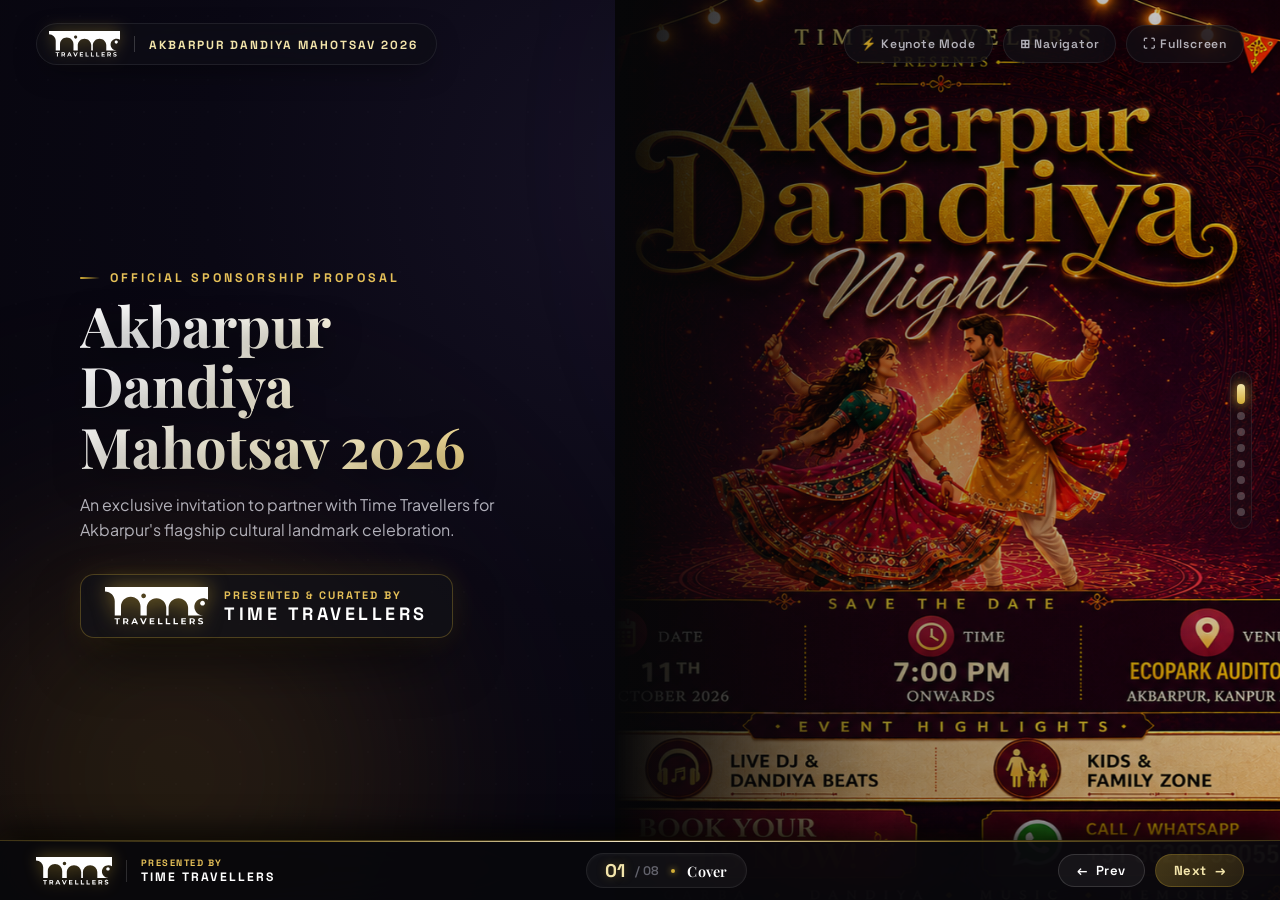
==== index.html @ a3156e89 "first commit" ====
<!DOCTYPE html>
<html lang="en">

<head>
    <meta charset="UTF-8">
    <meta name="viewport" content="width=device-width, initial-scale=1.0">
    <title>Akbarpur Dandiya Mahotsav 2026 — Sponsorship Deck | Time Travellers</title>

    <!-- Google Fonts -->
    <link rel="preconnect" href="https://fonts.googleapis.com">
    <link rel="preconnect" href="https://fonts.gstatic.com" crossorigin>
    <link
        href="https://fonts.googleapis.com/css2?family=Cinzel:wght@500;700;900&family=Plus+Jakarta+Sans:wght@300;400;500;600;700;800&family=Playfair+Display:ital,wght@0,500;0,600;0,700;0,800;1,400;1,600&family=Space+Grotesk:wght@400;500;600;700&display=swap"
        rel="stylesheet">

    <!-- Modular CSS Stylesheets -->
    <link rel="stylesheet" href="css/main.css">
    <link rel="stylesheet" href="css/slides.css">
    <link rel="stylesheet" href="css/animations.css">
    <link rel="stylesheet" href="css/controller.css">
    <link rel="stylesheet" href="css/media.css">
</head>

<body>

    <div class="stage">
        <!-- Ambient Atmospheric Lights -->
        <div class="ambient-mesh">
            <div class="ambient-orb orb-1"></div>
            <div class="ambient-orb orb-2"></div>
        </div>
        <div class="stage-texture"></div>

        <!-- Top Header & Floating Keynote Glass Controls -->
        <header class="top-navbar">
            <div class="brand-pill">
                <img src="assets/logos/Time Travellers final_svg.svg" alt="Time Travellers Logo" class="brand-logo-img"
                    onerror="this.src='assets/logos/Time Travellers final.png'">
                <div class="brand-sep"></div>
                <span class="brand-title">Akbarpur Dandiya Mahotsav 2026</span>
            </div>

            <div class="top-controls">
                <!-- Presentation Mode / Auto Play -->
                <button class="control-pill-btn" id="autoPlayBtn" title="Toggle Auto-Play Slides">
                    <span>⚡ Keynote Mode</span>
                </button>

                <!-- Slide Grid Modal -->
                <button class="control-pill-btn" id="openGridBtn" title="Open Slide Navigator (Press G)">
                    <span>⊞ Navigator</span>
                </button>

                <!-- Fullscreen Toggle -->
                <button class="control-pill-btn" id="fullscreenBtn" title="Toggle Fullscreen (Press F)">
                    <span>⛶ Fullscreen</span>
                </button>
            </div>
        </header>

        <!-- Main Slide Stage Area (8 Clean Modular Slides) -->
        <main class="slides-container" id="slidesDeck">

            <!-- Slide 1: Cover (Opening - Premium Hero) -->
            <section class="slide-item active split-stage" data-title="Cover">
                <div class="split-text-pane">
                    <div class="reveal-item">
                        <span class="slide-tag">Official Sponsorship Proposal</span>
                    </div>
                    <div class="reveal-item">
                        <h1 class="slide-title-hero">Akbarpur<br>Dandiya<br>Mahotsav 2026</h1>
                    </div>
                    <div class="reveal-item">
                        <p class="slide-description">An exclusive invitation to partner with Time Travellers for
                            Akbarpur's flagship cultural landmark celebration.</p>
                    </div>
                    <div class="reveal-item">
                        <div class="hero-curator-box">
                            <img src="assets/logos/Time Travellers final_svg.svg" alt="Time Travellers"
                                onerror="this.src='assets/logos/Time Travellers final.png'">
                            <div class="curator-text-wrap">
                                <span class="curator-subtitle">Presented & Curated by</span>
                                <span class="curator-name">TIME TRAVELLERS</span>
                            </div>
                        </div>
                    </div>
                </div>
                <div class="split-media-pane">
                    <div class="media-kenburns"
                        style="background-image: url('assets/images/Dandiya main Banner - 1.png');">
                    </div>
                </div>
            </section>

            <!-- Slide 2: Credibility (Time Travellers In Action) -->
            <section class="slide-item" data-title="Time Travellers in Action">
                <div class="reveal-item">
                    <span class="slide-tag">Credibility & Track Record</span>
                </div>
                <div class="reveal-item">
                    <h2 class="slide-heading">Proven execution. Unmatched energy.</h2>
                </div>
                <div class="reveal-item">
                    <p class="slide-description">Dandiya is our next landmark celebration — backed by a consistent track
                        record of high-energy community experiences and flawless production.</p>
                </div>

                <div class="credibility-grid reveal-item">
                    <!-- Left: Carousel of Past Editions & Run in Rave -->
                    <div class="credibility-carousel">
                        <div class="credibility-track">
                            <div class="credibility-slide active"
                                style="background-image: url('assets/images/run-in-rave-01.webp'), url('assets/images/dummy-photo-1.png'), url('https://images.unsplash.com/photo-1514525253361-bee871849196?auto=format&fit=crop&q=80&w=1000');">
                                <div class="credibility-overlay"></div>
                                <div class="credibility-caption">
                                    <h4>Run In Rave Festival</h4>
                                    <p>High-energy youth, fitness & music celebration connecting active regional
                                        audiences.</p>
                                </div>
                            </div>
                            <div class="credibility-slide"
                                style="background-image: url('assets/images/akbarpur-event-01.webp'), url('assets/images/run-in-rave-02.webp'), url('assets/images/dummy-photo-1.png');">
                                <div class="credibility-overlay"></div>
                                <div class="credibility-caption">
                                    <h4>Akbarpur Community Nights</h4>
                                    <p>Deep grassroots participation and vibrant multi-generational family engagement.
                                    </p>
                                </div>
                            </div>
                            <div class="credibility-slide"
                                style="background-image: url('assets/images/upcoming-dandiya-banner.webp'), url('assets/images/dummy-photo-1.png');">
                                <div class="credibility-overlay"></div>
                                <div class="credibility-caption">
                                    <h4>Dandiya Mahotsav 2026</h4>
                                    <p>The biggest cultural festival arena curated for 500+ high-value attendees.</p>
                                </div>
                            </div>
                        </div>
                    </div>

                    <!-- Right: Stat Cards -->
                    <div style="display: flex; flex-direction: column; gap: 16px;">
                        <div class="glass-card" style="padding: 1.4rem;">
                            <span class="stat-huge counter-val" data-target="400">0</span>
                            <span
                                style="color: var(--gold-300); font-weight: 700; font-size: 0.88rem; display: block; margin-bottom: 4px;">300–400+
                                Past Attendees</span>
                            <p>Engaged participants across previous event editions with deep regional trust.</p>
                        </div>
                        <div class="glass-card" style="padding: 1.4rem;">
                            <span class="stat-huge counter-val" data-target="100">0</span>
                            <span
                                style="color: var(--gold-300); font-weight: 700; font-size: 0.88rem; display: block; margin-bottom: 4px;">100%
                                Flawless Record</span>
                            <p>Zero production downtime, top-tier sound, and strict crowd safety management.</p>
                        </div>
                    </div>
                </div>
            </section>

            <!-- Slide 3: Showstopper (Anubhav Tripathi - Star Anchor & MC) -->
            <section class="slide-item slide-showstopper-premium" data-title="Anubhav Tripathi">
                <!-- Top Header Row with Designation with Hero Identity -->
                <div class="showstopper-header reveal-item">
                    <span class="slide-tag" style="margin-bottom: 0;">Celebrity Host & Showstopper</span>
                    <div class="showstopper-identity-row">
                        <h1 class="showstopper-hero-title">ANUBHAV TRIPATHI</h1>
                        <div class="showstopper-hero-designation">MC • ANCHOR • DJ</div>
                    </div>
                    <p class="showstopper-subtitle">India's Premier High-Energy Live Stage & Dandiya Entertainer</p>
                </div>

                <!-- Center Dominant Media Stage (Occupies ~65% of the slide) -->
                <div class="showstopper-main-stage reveal-item">
                    <!-- Left: Large Cinematic Video Frame -->
                    <div class="showstopper-video-cinema" id="anubhavVideoFrame">
                        <video class="video-cinema-element" id="anubhavShowreelVideo" loop muted playsinline
                            preload="auto">
                            <source src="assets/videos/slide 3 main video for anubhav.MP4" type="video/mp4">
                            <source src="assets/videos/dummy-video-1.mp4" type="video/mp4">
                        </video>
                    </div>

                    <!-- Right: 3D Layered-Depth Photo Carousel with 11M Zoom -->
                    <div class="showstopper-3d-stage" id="anubhav3dStage">
                        <div class="showstopper-3d-container" id="anubhav3dContainer">
                            <div class="depth-card" data-index="0">
                                <img src="assets/images/Anubhav with mic - 1.jpeg" alt="Live Stage Host"
                                    class="depth-card-img">
                                <div class="depth-card-overlay">
                                    <span class="depth-tag">Live Stage</span>
                                    <span class="depth-title">Arena Master of Ceremonies</span>
                                </div>
                            </div>
                            <div class="depth-card" data-index="1">
                                <img src="assets/images/anubhav with ladies on dance floor.jpeg" alt="Garba & Dandiya"
                                    class="depth-card-img">
                                <div class="depth-card-overlay">
                                    <span class="depth-tag">Dandiya & Garba</span>
                                    <span class="depth-title">Mass Festive Crowd Energy</span>
                                </div>
                            </div>
                            <div class="depth-card" data-index="2">
                                <img src="assets/images/anubhav recieving awards- 1.jpeg" alt="Award Recognition"
                                    class="depth-card-img">
                                <div class="depth-card-overlay">
                                    <span class="depth-tag">Excellence Award</span>
                                    <span class="depth-title">Industry Felicitation</span>
                                </div>
                            </div>
                            <div class="depth-card" data-index="3">
                                <img src="assets/images/anubhav with mic - 2.jpeg" alt="Anchor & DJ"
                                    class="depth-card-img">
                                <div class="depth-card-overlay">
                                    <span class="depth-tag">Anchor & DJ</span>
                                    <span class="depth-title">Electrifying Stage Sound</span>
                                </div>
                            </div>
                            <div class="depth-card" data-index="4">
                                <img src="assets/images/anubhav with mic - 3.jpeg" alt="Stage Production"
                                    class="depth-card-img">
                                <div class="depth-card-overlay">
                                    <span class="depth-tag">Arena Presence</span>
                                    <span class="depth-title">High-Octane Entertainment</span>
                                </div>
                            </div>
                            <div class="depth-card" data-index="5">
                                <img src="assets/images/anubhav with mic - 4.jpeg" alt="Corporate Galas"
                                    class="depth-card-img">
                                <div class="depth-card-overlay">
                                    <span class="depth-tag">Celebrity Host</span>
                                    <span class="depth-title">Premium Weddings & Galas</span>
                                </div>
                            </div>
                            <div class="depth-card" data-index="6">
                                <img src="assets/images/anubhav with mic -5.jpeg" alt="Live Concerts"
                                    class="depth-card-img">
                                <div class="depth-card-overlay">
                                    <span class="depth-tag">Concerts</span>
                                    <span class="depth-title">Unmatched Crowd Connection</span>
                                </div>
                            </div>
                            <!-- Final Instagram Card with 11M Zoom -->
                            <div class="depth-card instagram-target-card" data-index="7" id="anubhavInstaCard">
                                <div class="insta-zoom-frame">
                                    <img src="assets/images/anubhav insta profile page -1.jpeg"
                                        alt="Instagram 11M Reach" class="depth-card-img insta-zoomable-img"
                                        id="instaZoomableImg">
                                </div>

                                <div class="viral-reach-highlight" id="viralReachBadge">
                                    <span>🔥 11M+ VIRAL VIEWS</span>
                                </div>
                            </div>
                        </div>

                        <!-- Sequence Progress Indicators -->
                        <div class="depth-dots" id="depthDots"></div>
                    </div>
                </div>

                <!-- Bottom Credibility Bar (500+ EVENTS + CATEGORIES) -->
                <div class="showstopper-bottom-bar reveal-item">
                    <div class="bottom-metric-group">
                        <span class="bottom-huge-stat counter-val" data-target="350">0</span>
                        <div class="bottom-metric-text">
                            <span class="stat-plus">+</span>
                            <span class="stat-label">EVENTS HOSTED NATIONWIDE</span>
                        </div>
                    </div>

                    <div class="bottom-bar-sep"></div>

                    <div class="bottom-categories-list">
                        <span class="cat-pill">WEDDINGS</span>
                        <span class="cat-sep">•</span>
                        <span class="cat-pill">CORPORATE GALAS</span>
                        <span class="cat-sep">•</span>
                        <span class="cat-pill">COLLEGE FESTS</span>
                        <span class="cat-sep">•</span>
                        <span class="cat-pill">GARBA & DANDIYA</span>
                        <span class="cat-sep">•</span>
                        <span class="cat-pill">LIVE STAGE</span>
                        <span class="cat-sep">•</span>
                        <span class="cat-pill">DJ SETS</span>
                    </div>

                    <div class="bottom-proof-pills">
                        <span class="proof-micro-pill">🏆 Award Winner</span>
                        <span class="proof-micro-pill">📸 @annnnnubhav</span>
                    </div>
                </div>
            </section>

            <!-- Slide 4: Target Demographics (Who your sponsor reaches) -->
            <section class="slide-item" data-title="Target Demographics">
                <div class="reveal-item">
                    <span class="slide-tag">Target Demographics</span>
                </div>
                <div class="reveal-item">
                    <h2 class="slide-heading">Who will your brand reach?</h2>
                </div>
                <div class="reveal-item">
                    <p class="slide-description">Direct, unfiltered access to Akbarpur's most active consumers,
                        multi-generational households, and commercial decision-makers.</p>
                </div>

                <div class="demographics-grid reveal-item">
                    <!-- Demographic 1: Families -->
                    <div class="demographic-card">
                        <div class="demographic-img"
                            style="background-image: url('assets/images/family-audience.webp'), url('assets/images/dummy-photo-1.png'), url('https://images.unsplash.com/photo-1511632765486-a01980e01a18?auto=format&fit=crop&q=80&w=600');">
                        </div>
                        <div class="demographic-body">
                            <h3>Families</h3>
                            <p>Multi-generational family groups seeking trusted lifestyle brands, appliances, FMCG, and
                                automotive upgrades.</p>
                        </div>
                    </div>

                    <!-- Demographic 2: Students & Youth -->
                    <div class="demographic-card">
                        <div class="demographic-img"
                            style="background-image: url('assets/images/students-youth.webp'), url('assets/images/dummy-photo-1.png'), url('https://images.unsplash.com/photo-1523580494863-6f3031224c94?auto=format&fit=crop&q=80&w=600');">
                        </div>
                        <div class="demographic-body">
                            <h3>Students & Youth</h3>
                            <p>18–28 year old digital natives driving Instagram Reels, stories, fashion trends, and
                                high-energy social buzz.</p>
                        </div>
                    </div>

                    <!-- Demographic 3: Working Professionals -->
                    <div class="demographic-card">
                        <div class="demographic-img"
                            style="background-image: url('assets/images/working-professionals.webp'), url('assets/images/dummy-photo-1.png'), url('https://images.unsplash.com/photo-1556761175-5973dc0f32e7?auto=format&fit=crop&q=80&w=600');">
                        </div>
                        <div class="demographic-body">
                            <h3>Professionals</h3>
                            <p>High-disposable income households and regional executives seeking quality healthcare,
                                finance, and living.</p>
                        </div>
                    </div>

                    <!-- Demographic 4: Business Owners -->
                    <div class="demographic-card">
                        <div class="demographic-img"
                            style="background-image: url('assets/images/business-owners.webp'), url('assets/images/dummy-photo-1.png'), url('https://images.unsplash.com/photo-1556740738-b6a63e27c4df?auto=format&fit=crop&q=80&w=600');">
                        </div>
                        <div class="demographic-body">
                            <h3>Business Owners</h3>
                            <p>Regional retail, industrial, and trade leaders with significant commercial and community
                                purchasing power.</p>
                        </div>
                    </div>
                </div>
            </section>

            <!-- Slide 5: Marketing Campaign (30-Day Multi-Channel Outreach) -->
            <section class="slide-item" data-title="Marketing Campaign">
                <div class="reveal-item">
                    <span class="slide-tag">Marketing Campaign</span>
                </div>
                <div class="reveal-item">
                    <h2 class="slide-heading">A 30-day multi-channel blitz.</h2>
                </div>
                <div class="reveal-item">
                    <p class="slide-description">Your brand takes center stage across every festive promotional
                        touchpoint before, during, and after the main event.</p>
                </div>

                <div class="marketing-grid reveal-item">
                    <!-- Left: Campaign Timeline & Touchpoints -->
                    <div class="timeline-stack">
                        <div class="timeline-item">
                            <span class="timeline-icon">📱</span>
                            <div>
                                <strong style="color: var(--gold-300); font-size: 0.92rem;">Digital & Influencer
                                    Campaign</strong>
                                <p style="font-size: 0.84rem; color: var(--text-secondary); margin-top: 2px;">Targeted
                                    Instagram Reels, Facebook promotions, and WhatsApp regional community broadcast
                                    network.</p>
                            </div>
                        </div>

                        <div class="timeline-item">
                            <span class="timeline-icon">🎓</span>
                            <div>
                                <strong style="color: var(--gold-300); font-size: 0.92rem;">Schools & Colleges
                                    Outreach</strong>
                                <p style="font-size: 0.84rem; color: var(--text-secondary); margin-top: 2px;">Direct
                                    campus activations, passes distribution, and college dance society engagement across
                                    Akbarpur.</p>
                            </div>
                        </div>

                        <div class="timeline-item">
                            <span class="timeline-icon">🏙️</span>
                            <div>
                                <strong style="color: var(--gold-300); font-size: 0.92rem;">Road Banners & Market
                                    Branding</strong>
                                <p style="font-size: 0.84rem; color: var(--text-secondary); margin-top: 2px;">Prime city
                                    hoardings, arterial road gantries, retail market posters, and shopping hub displays.
                                </p>
                            </div>
                        </div>

                        <div class="timeline-item">
                            <span class="timeline-icon">🎙️</span>
                            <div>
                                <strong style="color: var(--gold-300); font-size: 0.92rem;">Media Coverage &
                                    Aftermovie</strong>
                                <p style="font-size: 0.84rem; color: var(--text-secondary); margin-top: 2px;">Regional
                                    press releases, local news channels, and permanent sponsor credits in the 4K
                                    official aftermovie.</p>
                            </div>
                        </div>
                    </div>

                    <!-- Right: Official Dandiya Poster with Empty Sponsor Space -->
                    <div class="poster-preview-card"
                        style="background-image: url('assets/images/Dandiya main Banner - 1.png');">
                        <div class="sponsor-empty-callout">
                            <span class="callout-lead">⭐ YOUR BRAND LOGO HERE ⭐</span>
                            <span class="callout-sub">Featured Across 5,000+ Printed & Digital Collaterals</span>
                        </div>
                    </div>
                </div>
            </section>

            <!-- Slide 6: Brand Visibility (360° Presence & 500+ Attendees) -->
            <section class="slide-item" data-title="Brand Visibility">
                <div class="reveal-item">
                    <span class="slide-tag">Brand Visibility</span>
                </div>
                <div class="reveal-item">
                    <h2 class="slide-heading">Unmissable prominence across the venue.</h2>
                </div>
                <div class="reveal-item">
                    <p class="slide-description">360-degree brand immersion putting your business at every point of
                        audience focus throughout the celebration.</p>
                </div>

                <div class="visibility-container reveal-item">
                    <!-- Left: 500+ Headline Audience Counter & Hero Badge -->
                    <div class="visibility-hero-badge">
                        <span class="stat-huge counter-val" data-target="500"
                            style="font-size: 3.8rem; margin-bottom: 4px;">0</span>
                        <span
                            style="color: var(--gold-300); font-weight: 800; font-size: 1.1rem; font-family: 'Space Grotesk', sans-serif; letter-spacing: 2px; text-transform: uppercase; display: block;">Premium
                            Attendees</span>
                        <p style="font-size: 0.88rem; color: var(--text-secondary); margin-top: 8px;">Direct on-ground
                            engagement with Akbarpur's most receptive festive crowd.</p>
                    </div>

                    <!-- Right: 360° Infographic List of Touchpoints -->
                    <div class="visibility-list-grid">
                        <div class="glass-card" style="padding: 1.1rem;">
                            <h3 style="font-size: 1rem; margin-bottom: 4px;">🚪 Grand Entry Gate</h3>
                            <p style="font-size: 0.82rem;">Prime archway branding welcoming 100% of guests.</p>
                        </div>
                        <div class="glass-card" style="padding: 1.1rem;">
                            <h3 style="font-size: 1rem; margin-bottom: 4px;">🎭 Center-Stage LED</h3>
                            <p style="font-size: 0.82rem;">Constant high-definition logo loops during shows.</p>
                        </div>
                        <div class="glass-card" style="padding: 1.1rem;">
                            <h3 style="font-size: 1rem; margin-bottom: 4px;">📸 Selfie Installation</h3>
                            <p style="font-size: 0.82rem;">Custom photobooth background for viral social posts.</p>
                        </div>
                        <div class="glass-card" style="padding: 1.1rem;">
                            <h3 style="font-size: 1rem; margin-bottom: 4px;">🎫 Wristbands & Passes</h3>
                            <p style="font-size: 0.82rem;">Every attendee carries your emblem in hand.</p>
                        </div>
                        <div class="glass-card" style="padding: 1.1rem;">
                            <h3 style="font-size: 1rem; margin-bottom: 4px;">🎪 Sampling Booth</h3>
                            <p style="font-size: 0.82rem;">Direct consumer trials, sales, and lead capture.</p>
                        </div>
                        <div class="glass-card" style="padding: 1.1rem;">
                            <h3 style="font-size: 1rem; margin-bottom: 4px;">🎙️ MC Live Shoutouts</h3>
                            <p style="font-size: 0.82rem;">Onstage felicitations and lucky draw sponsor mentions.</p>
                        </div>
                    </div>
                </div>
            </section>

            <!-- Slide 7: Potential Partners (Target Industry Categories) -->
            <section class="slide-item" data-title="Potential Partners">
                <div class="reveal-item">
                    <span class="slide-tag">Potential Partners</span>
                </div>
                <div class="reveal-item">
                    <h2 class="slide-heading">Tailored partnership categories.</h2>
                </div>
                <div class="reveal-item">
                    <p class="slide-description">Curated industry sectors invited for category exclusivity and
                        high-impact regional brand positioning.</p>
                </div>

                <div class="industry-grid reveal-item">
                    <!-- 1: Automobile -->
                    <div class="industry-card">
                        <div class="industry-icon-box">🚗</div>
                        <span>Automobile</span>
                        <p style="font-size: 0.78rem; color: var(--text-secondary);">Vehicle display & test drive leads
                        </p>
                    </div>

                    <!-- 2: Hospitals & Healthcare -->
                    <div class="industry-card">
                        <div class="industry-icon-box">🏥</div>
                        <span>Hospitals & Health</span>
                        <p style="font-size: 0.78rem; color: var(--text-secondary);">Wellness & family medical recall
                        </p>
                    </div>

                    <!-- 3: Colleges -->
                    <div class="industry-card">
                        <div class="industry-icon-box">🎓</div>
                        <span>Colleges</span>
                        <p style="font-size: 0.78rem; color: var(--text-secondary);">Youth admissions & brand trust</p>
                    </div>

                    <!-- 4: Coaching Institutes -->
                    <div class="industry-card">
                        <div class="industry-icon-box">📚</div>
                        <span>Coachings</span>
                        <p style="font-size: 0.78rem; color: var(--text-secondary);">Student & parent direct outreach
                        </p>
                    </div>

                    <!-- 5: Food & Hospitality -->
                    <div class="industry-card">
                        <div class="industry-icon-box">🍕</div>
                        <span>Food & Beverage</span>
                        <p style="font-size: 0.78rem; color: var(--text-secondary);">Sampling stalls & food court slots
                        </p>
                    </div>

                    <!-- 6: Jewellery & Fashion -->
                    <div class="industry-card">
                        <div class="industry-icon-box">💎</div>
                        <span>Jewellery & Fashion</span>
                        <p style="font-size: 0.78rem; color: var(--text-secondary);">Festive styling contest sponsor</p>
                    </div>

                    <!-- 7: Banking & Finance -->
                    <div class="industry-card">
                        <div class="industry-icon-box">🏦</div>
                        <span>Banking & Finance</span>
                        <p style="font-size: 0.78rem; color: var(--text-secondary);">Wealth, loans & cards promotion</p>
                    </div>

                    <!-- Category Exclusivity Badge -->
                    <div class="industry-card"
                        style="border: 1px dashed var(--gold-400); background: rgba(212, 175, 55, 0.08);">
                        <div class="industry-icon-box" style="background: var(--gold-500); color: #000;">⭐</div>
                        <span style="color: var(--gold-300);">Category Exclusivity</span>
                        <p style="font-size: 0.78rem; color: #fff;">1st come, 1st served basis</p>
                    </div>
                </div>
            </section>

            <!-- Slide 8: Partnership Plans (Title, Powered By, Associate) -->
            <section class="slide-item" data-title="Partnership Plans">
                <div class="reveal-item">
                    <span class="slide-tag">Partnership Plans</span>
                </div>
                <div class="reveal-item">
                    <h2 class="slide-heading">Choose how your brand leads the night.</h2>
                </div>
                <div class="reveal-item">
                    <p class="slide-description">Structured sponsorship packages designed for maximum brand recall,
                        executive prestige, and direct consumer conversion.</p>
                </div>

                <div class="grid-layout-3 reveal-item" style="align-items: center; margin-top: 1.5rem;">
                    <!-- Title Partner (Lead Tier) -->
                    <div class="glass-card tier-card-lead">
                        <span class="tier-badge-pill">Exclusive · 1 Available</span>
                        <h3 style="font-size: 1.45rem;">Title Partner</h3>
                        <p style="color: var(--gold-300); font-weight: 700; margin-bottom: 10px; font-size: 0.95rem;">
                            "Akbarpur Dandiya Mahotsav Presented by [Your Brand]"
                        </p>
                        <ul
                            style="color: var(--text-secondary); font-size: 0.88rem; line-height: 1.8; list-style: none; padding: 0;">
                            <li>✓ Maximum Center-Stage LED Airtime</li>
                            <li>✓ Prime 20×20 Experiential Sampling Booth</li>
                            <li>✓ Celebrity MC Stage Felicitation & Award</li>
                            <li>✓ Top Branding on 100% Passes & Collaterals</li>
                            <li>✓ Permanent Official 4K Aftermovie Credits</li>
                        </ul>
                    </div>

                    <!-- Powered By Partner -->
                    <div class="glass-card">
                        <span class="tier-badge-pill" style="background: rgba(255,255,255,0.15); color:#fff;">Co-Powered
                            By</span>
                        <h3 style="font-size: 1.25rem;">Powered By Partner</h3>
                        <p style="color: var(--text-secondary); font-size: 0.88rem; margin-bottom: 10px;">
                            High-prominence stage co-branding and active audience engagement.
                        </p>
                        <ul
                            style="color: var(--text-secondary); font-size: 0.85rem; line-height: 1.8; list-style: none; padding: 0;">
                            <li>✓ Prominent Stage Backdrop Logo Presence</li>
                            <li>✓ 10×10 Promotional & Sampling Stall</li>
                            <li>✓ 10 VIP Guest & Family Passes</li>
                            <li>✓ Pre-Event Social Media & Poster Inclusions</li>
                        </ul>
                    </div>

                    <!-- Associate Partner -->
                    <div class="glass-card">
                        <span class="tier-badge-pill"
                            style="background: rgba(255,255,255,0.15); color:#fff;">Supporting</span>
                        <h3 style="font-size: 1.25rem;">Associate Partner</h3>
                        <p style="color: var(--text-secondary); font-size: 0.88rem; margin-bottom: 10px;">
                            Entryway and venue-wide visibility for regional businesses.
                        </p>
                        <ul
                            style="color: var(--text-secondary); font-size: 0.85rem; line-height: 1.8; list-style: none; padding: 0;">
                            <li>✓ Grand Entry Gate Signage Presence</li>
                            <li>✓ Selfie Zone Installation Logo Placement</li>
                            <li>✓ Live MC Stage Shoutouts & Felicitations</li>
                            <li>✓ Digital Campaign Sponsor Recognition</li>
                        </ul>
                    </div>
                </div>
            </section>

        </main>

        <!-- Global Unified Bottom Navigation Strip -->
        <footer class="bottom-nav-strip">
            <!-- Left: Logo & Event Title -->
            <div class="nav-strip-brand">
                <img src="assets/logos/Time Travellers final_svg.svg" alt="Time Travellers Logo" class="nav-strip-logo"
                    onerror="this.src='assets/logos/Time Travellers final.png'">
                <div class="nav-strip-divider"></div>
                <div class="nav-strip-brand-text">
                    <span class="nav-strip-tag">PRESENTED BY</span>
                    <span class="nav-strip-brand-name">TIME TRAVELLERS</span>
                </div>
            </div>

            <!-- Center: Current Slide Progress & Title Peek -->
            <div class="nav-strip-center">
                <div class="nav-strip-slide-info">
                    <span class="nav-strip-num-cur" id="deckNumCur">01</span>
                    <span class="nav-strip-num-tot" id="deckNumTot">/ 08</span>
                    <div class="nav-strip-dot-sep"></div>
                    <span class="nav-strip-cur-title" id="deckCurTitle">Cover</span>
                </div>
            </div>

            <!-- Right: Arrow Navigation Controls -->
            <div class="nav-strip-actions">
                <button class="nav-strip-btn" id="dockPrevBtn" title="Previous Slide (← or PgUp)">
                    <span>←</span>
                    <span>Prev</span>
                </button>
                <button class="nav-strip-btn nav-strip-btn-next" id="dockNextBtn"
                    title="Next Slide (→ or Space or PgDn)">
                    <span>Next</span>
                    <span>→</span>
                </button>
            </div>
        </footer>

        <!-- Right Side Vertical Navigation Dots -->
        <nav class="right-nav-dock" id="rightNavDock"></nav>
    </div>

    <!-- Modal: Slide Grid Navigator -->
    <div class="modal-overlay" id="gridModal">
        <div class="modal-dialog">
            <button class="modal-close" id="closeGridModalBtn">✕</button>
            <div class="slide-tag">Presentation Overview</div>
            <h2 style="font-family: 'Playfair Display', serif; font-size: 1.8rem; margin-bottom: 6px; color: #fff;">All
                Slides (8)</h2>
            <p style="color: var(--text-secondary); font-size: 0.9rem;">Click any slide card to jump directly to it
                <span class="key-hint">ESC to close</span>
            </p>
            <div class="grid-overview-list" id="gridOverviewList"></div>
        </div>
    </div>

    <!-- Modular ES6 Application Script -->
    <script type="module" src="js/app.js"></script>
</body>

</html>
---- css/main.css ----
/* =========================================================
   DESIGN SYSTEM: LUXURY MATTE BLACK & GOLD
   ========================================================= */
:root {
    --bg-base: #060608;
    --bg-surface: #0e0e13;
    --bg-card: rgba(18, 18, 24, 0.65);
    --bg-card-hover: rgba(28, 28, 38, 0.8);
    
    --gold-100: #FFF3D1;
    --gold-300: #F3E5AB;
    --gold-400: #E5C058;
    --gold-500: #D4AF37;
    --gold-600: #AA820A;
    --gold-glow: rgba(212, 175, 55, 0.35);
    --gold-hairline: rgba(212, 175, 55, 0.25);
    
    --text-primary: #FFFFFF;
    --text-secondary: rgba(240, 240, 250, 0.72);
    --text-muted: rgba(200, 200, 215, 0.45);
    
    --glass-blur: blur(24px) saturate(180%);
    --glass-border: 1px solid rgba(255, 255, 255, 0.08);
    --glass-border-gold: 1px solid rgba(212, 175, 55, 0.3);
    
    --radius-sm: 8px;
    --radius-md: 14px;
    --radius-lg: 22px;
    --radius-full: 9999px;
    
    --shadow-subtle: 0 10px 30px -10px rgba(0, 0, 0, 0.6);
    --shadow-elevated: 0 25px 60px -15px rgba(0, 0, 0, 0.9), 0 0 30px rgba(212, 175, 55, 0.12);
    --shadow-gold: 0 0 35px rgba(212, 175, 55, 0.28);
    
    --ease-cinematic: cubic-bezier(0.16, 1, 0.3, 1);
    --ease-smooth: cubic-bezier(0.25, 1, 0.5, 1);
    --trans-duration: 750ms;
}

* {
    margin: 0;
    padding: 0;
    box-sizing: border-box;
    -webkit-font-smoothing: antialiased;
    -moz-osx-font-smoothing: grayscale;
}

html, body {
    width: 100vw;
    height: 100vh;
    overflow: hidden;
    background-color: var(--bg-base);
    font-family: 'Plus Jakarta Sans', -apple-system, BlinkMacSystemFont, 'Segoe UI', Roboto, sans-serif;
    color: var(--text-primary);
    user-select: none;
}

/* Presentation Stage */
.stage {
    position: relative;
    width: 100vw;
    height: 100vh;
    overflow: hidden;
    background: radial-gradient(circle at 50% 20%, #151124 0%, #0a0814 45%, #05040a 100%);
    display: flex;
    flex-direction: column;
}

/* Ambient Dynamic Lighting Mesh */
.ambient-mesh {
    position: absolute;
    inset: 0;
    pointer-events: none;
    z-index: 1;
    overflow: hidden;
}

.ambient-orb {
    position: absolute;
    border-radius: 50%;
    filter: blur(100px);
    opacity: 0.22;
    transition: all 1.2s var(--ease-cinematic);
    mix-blend-mode: screen;
}

.orb-1 {
    width: 650px;
    height: 650px;
    top: -180px;
    right: -120px;
    background: radial-gradient(circle, #7928CA 0%, #4c1d95 60%, transparent 80%);
    animation: orbFloat1 20s infinite alternate ease-in-out;
}

.orb-2 {
    width: 550px;
    height: 550px;
    bottom: -150px;
    left: -100px;
    background: radial-gradient(circle, #D4AF37 0%, #854d0e 55%, transparent 75%);
    animation: orbFloat2 24s infinite alternate ease-in-out;
    opacity: 0.18;
}

/* Ambient Gold Grain Texture */
.stage-texture {
    position: absolute;
    inset: 0;
    background-image: radial-gradient(rgba(255, 255, 255, 0.04) 1px, transparent 0);
    background-size: 32px 32px;
    opacity: 0.35;
    pointer-events: none;
    z-index: 2;
}

/* Base Typography & Tags */
.slide-tag {
    font-family: 'Space Grotesk', sans-serif;
    font-size: 0.78rem;
    font-weight: 700;
    letter-spacing: 3px;
    text-transform: uppercase;
    color: var(--gold-400);
    margin-bottom: 0.6rem;
    display: inline-flex;
    align-items: center;
    gap: 10px;
}

.slide-tag::before {
    content: '';
    display: inline-block;
    width: 20px;
    height: 2px;
    background: linear-gradient(90deg, var(--gold-500), transparent);
    border-radius: 2px;
}

h1.slide-title-hero {
    font-family: 'Playfair Display', serif;
    font-size: 3.5rem;
    line-height: 1.08;
    font-weight: 700;
    margin-bottom: 1rem;
    max-width: 860px;
    background: linear-gradient(135deg, #FFFFFF 20%, #F5ECC8 60%, var(--gold-400) 100%);
    -webkit-background-clip: text;
    -webkit-text-fill-color: transparent;
    text-shadow: 0 10px 30px rgba(0, 0, 0, 0.5);
}

h2.slide-heading {
    font-family: 'Playfair Display', serif;
    font-size: 2.5rem;
    line-height: 1.14;
    font-weight: 700;
    margin-bottom: 0.6rem;
    max-width: 880px;
    color: #FFFFFF;
    letter-spacing: -0.5px;
}

p.slide-description {
    font-size: 1rem;
    line-height: 1.55;
    color: var(--text-secondary);
    max-width: 740px;
    font-weight: 400;
}

/* Glass Card System */
.glass-card {
    background: var(--bg-card);
    backdrop-filter: var(--glass-blur);
    border: var(--glass-border);
    border-radius: var(--radius-md);
    padding: 1.7rem;
    transition: all 0.35s var(--ease-cinematic);
    position: relative;
    overflow: hidden;
    box-shadow: var(--shadow-subtle);
}

.glass-card::before {
    content: '';
    position: absolute;
    top: 0;
    left: 0;
    right: 0;
    height: 2px;
    background: linear-gradient(90deg, transparent, var(--gold-400), transparent);
    opacity: 0;
    transition: opacity 0.35s ease;
}

.glass-card:hover {
    border-color: var(--gold-hairline);
    background: var(--bg-card-hover);
    transform: translateY(-5px);
    box-shadow: var(--shadow-elevated);
}

.glass-card:hover::before {
    opacity: 1;
}

.glass-card h3 {
    font-family: 'Playfair Display', serif;
    color: var(--gold-300);
    font-size: 1.22rem;
    font-weight: 700;
    margin-bottom: 0.6rem;
    letter-spacing: 0.2px;
}

.glass-card p {
    color: var(--text-secondary);
    font-size: 0.94rem;
    line-height: 1.6;
}

/* Grid Layouts */
.grid-layout-2 {
    display: grid;
    grid-template-columns: repeat(2, 1fr);
    gap: 26px;
    margin-top: 1.8rem;
}

.grid-layout-3 {
    display: grid;
    grid-template-columns: repeat(3, 1fr);
    gap: 22px;
    margin-top: 1.8rem;
}

.grid-layout-4 {
    display: grid;
    grid-template-columns: repeat(4, 1fr);
    gap: 20px;
    margin-top: 1.8rem;
}

/* Huge Numbers for Statistics */
.stat-huge {
    font-family: 'Space Grotesk', sans-serif;
    font-size: 3rem;
    font-weight: 800;
    line-height: 1;
    margin-bottom: 8px;
    background: linear-gradient(135deg, #FFFFFF 20%, var(--gold-300) 65%, var(--gold-500) 100%);
    -webkit-background-clip: text;
    -webkit-text-fill-color: transparent;
    display: block;
}
---- css/slides.css ----
/* =========================================================
   SLIDES SPECIFIC STYLES & LAYOUT VARIATIONS
   ========================================================= */

/* Slides Container & Base Slide Item */
.slides-container {
    position: relative;
    flex: 1;
    width: 100vw;
    height: 100vh;
    overflow: hidden;
    z-index: 10;
}

.slide-item {
    position: absolute;
    inset: 0;
    width: 100%;
    height: 100%;
    padding: 80px 90px 90px 90px;
    display: flex;
    flex-direction: column;
    justify-content: center;
    opacity: 0;
    visibility: hidden;
    pointer-events: none;
    filter: blur(8px);
    transform: scale(0.96) translateY(24px);
    transition: opacity var(--trans-duration) var(--ease-cinematic),
        transform var(--trans-duration) var(--ease-cinematic),
        filter var(--trans-duration) var(--ease-cinematic),
        visibility 0s linear var(--trans-duration);
    will-change: transform, opacity, filter;
    box-sizing: border-box;
}

.slide-item.active {
    opacity: 1;
    visibility: visible;
    pointer-events: auto;
    filter: blur(0px);
    transform: scale(1) translateY(0);
    transition: opacity var(--trans-duration) var(--ease-cinematic),
        transform var(--trans-duration) var(--ease-cinematic),
        filter var(--trans-duration) var(--ease-cinematic),
        visibility 0s;
}

.slide-item.prev-slide {
    transform: scale(1.03) translateY(-16px);
    opacity: 0;
    filter: blur(6px);
}

/* Split Stage Layout */
.split-stage {
    display: grid;
    grid-template-columns: 1fr 1.08fr;
    height: 100%;
    padding: 0 !important;
    position: relative;
}

.split-text-pane {
    padding: 80px 60px 80px 80px;
    display: flex;
    flex-direction: column;
    justify-content: center;
    z-index: 5;
}

.split-media-pane {
    position: relative;
    height: 100%;
    overflow: hidden;
    background-size: cover;
    background-position: center;
}

.split-media-pane::after {
    content: '';
    position: absolute;
    inset: 0;
    background: linear-gradient(to right, #060608 0%, rgba(6, 6, 8, 0.4) 40%, rgba(6, 6, 8, 0.15) 100%);
    pointer-events: none;
}

/* Hero Curator Box (Slide 1) */
.hero-curator-box {
    display: inline-flex;
    align-items: center;
    gap: 16px;
    background: rgba(18, 18, 24, 0.7);
    border: var(--glass-border-gold);
    padding: 12px 24px;
    border-radius: var(--radius-md);
    backdrop-filter: var(--glass-blur);
    margin-top: 2rem;
    box-shadow: var(--shadow-elevated);
}

.hero-curator-box img {
    height: 38px;
    width: auto;
    filter: drop-shadow(0 0 10px rgba(212, 175, 55, 0.6));
}

.curator-text-wrap {
    display: flex;
    flex-direction: column;
}

.curator-subtitle {
    font-size: 0.68rem;
    text-transform: uppercase;
    letter-spacing: 2px;
    color: var(--gold-400);
    font-weight: 700;
    font-family: 'Space Grotesk', sans-serif;
}

.curator-name {
    font-family: 'Space Grotesk', sans-serif;
    font-weight: 800;
    letter-spacing: 3.5px;
    font-size: 1.12rem;
    color: #FFFFFF;
}

/* Slide 2: Credibility Showcase Carousel Layout */
.credibility-grid {
    display: grid;
    grid-template-columns: 1.3fr 1fr;
    gap: 24px;
    margin-top: 1.4rem;
    align-items: stretch;
}

.credibility-carousel {
    position: relative;
    border-radius: var(--radius-md);
    overflow: hidden;
    border: var(--glass-border);
    background: #000;
    box-shadow: var(--shadow-elevated);
    display: flex;
    flex-direction: column;
}

.credibility-track {
    position: relative;
    width: 100%;
    height: 100%;
    min-height: 280px;
}

.credibility-slide {
    position: absolute;
    inset: 0;
    opacity: 0;
    transition: opacity 0.6s var(--ease-cinematic);
    background-size: cover;
    background-position: center;
    display: flex;
    align-items: flex-end;
    padding: 24px;
}

.credibility-slide.active {
    opacity: 1;
}

.credibility-overlay {
    background: linear-gradient(0deg, rgba(6, 6, 8, 0.95) 0%, rgba(6, 6, 8, 0.4) 60%, transparent 100%);
    position: absolute;
    inset: 0;
    pointer-events: none;
}

.credibility-caption {
    position: relative;
    z-index: 2;
}

.credibility-caption h4 {
    font-family: 'Playfair Display', serif;
    font-size: 1.3rem;
    color: var(--gold-300);
    margin-bottom: 4px;
}

.credibility-caption p {
    font-size: 0.88rem;
    color: var(--text-secondary);
}

/* =========================================================
   Slide 3: Anubhav Tripathi Showstopper Profile (3D Depth Reel & Hero Identity)
   ========================================================= */
.slide-showstopper-premium {
    padding: 68px 75px 68px 75px !important;
    display: flex;
    flex-direction: column;
    justify-content: space-between;
    height: 100%;
}

.showstopper-header {
    display: flex;
    flex-direction: column;
    gap: 2px;
}

.showstopper-identity-row {
    display: flex;
    align-items: baseline;
    gap: 18px;
    margin: 2px 0;
}

.showstopper-hero-title {
    font-family: 'Playfair Display', serif;
    font-size: 3.3rem;
    line-height: 1.02;
    font-weight: 800;
    letter-spacing: -0.5px;
    background: linear-gradient(135deg, #FFFFFF 15%, #F5ECC8 55%, var(--gold-400) 100%);
    -webkit-background-clip: text;
    -webkit-text-fill-color: transparent;
    text-shadow: 0 10px 25px rgba(0, 0, 0, 0.6);
}

.showstopper-hero-designation {
    font-family: 'Space Grotesk', sans-serif;
    font-size: 1.05rem;
    font-weight: 700;
    color: var(--gold-400);
    letter-spacing: 3px;
    text-transform: uppercase;
    border-left: 2px solid rgba(212, 175, 55, 0.4);
    padding-left: 14px;
    line-height: 1;
    display: inline-block;
}

.showstopper-subtitle {
    font-size: 0.95rem;
    color: var(--text-secondary);
    font-weight: 500;
}

/* Center Dominant Media Stage */
.showstopper-main-stage {
    display: grid;
    grid-template-columns: 1fr 1fr;
    gap: 24px;
    flex: 1;
    min-height: 330px;
    max-height: 385px;
    margin: 10px 0;
    align-items: stretch;
}

.showstopper-video-cinema {
    position: relative;
    border-radius: var(--radius-md);
    overflow: hidden;
    border: 1.5px solid rgba(212, 175, 55, 0.45);
    background: #000;
    box-shadow: var(--shadow-elevated), 0 0 45px rgba(212, 175, 55, 0.25);
    height: 100%;
    display: flex;
}

.showstopper-video-cinema video {
    width: 100%;
    height: 100%;
    object-fit: cover;
    display: block;
}

.video-bottom-caption {
    font-size: 0.82rem;
    font-weight: 700;
    color: #fff;
    text-shadow: 0 2px 6px rgba(0, 0, 0, 0.9);
}

/* 3D Layered-Depth Photo Carousel Stage */
.showstopper-3d-stage {
    position: relative;
    border-radius: var(--radius-md);
    overflow: hidden;
    border: 1.5px solid rgba(212, 175, 55, 0.45);
    background: #05040a;
    box-shadow: var(--shadow-elevated), 0 0 45px rgba(212, 175, 55, 0.22);
    height: 100%;
    display: flex;
    flex-direction: column;
    justify-content: center;
    align-items: center;
}

.showstopper-3d-container {
    position: relative;
    width: 100%;
    height: 100%;
    perspective: 1200px;
    display: flex;
    align-items: center;
    justify-content: center;
    transform-style: preserve-3d;
}

.depth-card {
    position: absolute;
    width: 290px;
    height: 350px;
    max-height: 94%;
    border-radius: 14px;
    overflow: hidden;
    background: #0c0a14;
    border: 1.5px solid rgba(255, 255, 255, 0.12);
    box-shadow: 0 15px 35px rgba(0, 0, 0, 0.85);
    transition: transform 0.85s cubic-bezier(0.22, 1, 0.36, 1), opacity 0.85s ease, filter 0.85s ease, border-color 0.85s ease, box-shadow 0.85s ease;
    user-select: none;
}

.depth-card-img {
    width: 100%;
    height: 100%;
    object-fit: cover;
    display: block;
}

.depth-card.card-active {
    transform: translate3d(0, 0, 100px) scale(1.05);
    opacity: 1;
    filter: blur(0px) brightness(1);
    z-index: 10;
    border-color: var(--gold-400);
    box-shadow: 0 20px 45px rgba(0, 0, 0, 0.95), 0 0 35px rgba(212, 175, 55, 0.45);
}

.depth-card.card-prev-1 {
    transform: translate3d(-125px, 0, -25px) rotateY(18deg) scale(0.9);
    opacity: 0.7;
    filter: blur(1.5px) brightness(0.7);
    z-index: 8;
}

.depth-card.card-next-1 {
    transform: translate3d(125px, 0, -25px) rotateY(-18deg) scale(0.9);
    opacity: 0.7;
    filter: blur(1.5px) brightness(0.7);
    z-index: 8;
}

.depth-card.card-prev-2 {
    transform: translate3d(-215px, 0, -75px) rotateY(28deg) scale(0.78);
    opacity: 0.4;
    filter: blur(3px) brightness(0.5);
    z-index: 5;
}

.depth-card.card-next-2 {
    transform: translate3d(215px, 0, -75px) rotateY(-28deg) scale(0.78);
    opacity: 0.4;
    filter: blur(3px) brightness(0.5);
    z-index: 5;
}

.depth-card.card-hidden {
    transform: translate3d(0, 0, -150px) scale(0.5);
    opacity: 0;
    filter: blur(6px);
    z-index: 1;
    pointer-events: none;
}

.depth-card-overlay {
    position: absolute;
    inset: 0;
    background: linear-gradient(180deg, rgba(0, 0, 0, 0) 40%, rgba(6, 6, 8, 0.92) 100%);
    display: flex;
    flex-direction: column;
    justify-content: flex-end;
    padding: 12px 14px;
    pointer-events: none;
    transition: opacity 0.4s ease;
}

.depth-tag {
    font-family: 'Space Grotesk', sans-serif;
    font-size: 0.65rem;
    font-weight: 800;
    color: var(--gold-400);
    letter-spacing: 1.5px;
    text-transform: uppercase;
    background: rgba(0, 0, 0, 0.7);
    padding: 2px 8px;
    border-radius: 4px;
    border: 1px solid var(--gold-hairline);
    display: inline-block;
    align-self: flex-start;
    margin-bottom: 3px;
}

.depth-title {
    font-family: 'Playfair Display', serif;
    font-size: 1.05rem;
    font-weight: 700;
    color: #FFFFFF;
    line-height: 1.2;
}

/* Instagram 11M Zoom Frame */
.insta-zoom-frame {
    position: absolute;
    inset: 0;
    overflow: hidden;
}

.insta-zoomable-img {
    width: 100%;
    height: 100%;
    object-fit: cover;
    transform-origin: 8% 130%;
    transition: transform 1.6s cubic-bezier(0.25, 1, 0.5, 1);
}

.depth-card.instagram-zoomed .insta-zoomable-img {
    transform: scale(1.3);
}

.depth-card.instagram-zoomed .insta-overlay {
    opacity: 0.80;
}

.viral-reach-highlight {
    position: absolute;
    top: 12px;
    right: 12px;
    background: linear-gradient(135deg, #E1306C 0%, #F56040 100%);
    color: #fff;
    font-family: 'Space Grotesk', sans-serif;
    font-size: 0.72rem;
    font-weight: 800;
    padding: 5px 12px;
    border-radius: 20px;
    box-shadow: 0 4px 15px rgba(225, 48, 108, 0.6);
    opacity: 0;
    transform: translateY(-8px) scale(0.88);
    transition: opacity 0.45s ease 1.25s, transform 0.45s cubic-bezier(0.2, 0.8, 0.2, 1) 1.25s;
    z-index: 20;
    pointer-events: none;
}

.depth-card.instagram-zoomed .viral-reach-highlight {
    opacity: 1;
    transform: translateY(0) scale(1);
}

.depth-dots {
    position: absolute;
    bottom: 8px;
    display: flex;
    gap: 6px;
    z-index: 20;
}

.depth-dot {
    width: 6px;
    height: 6px;
    border-radius: 50%;
    background: rgba(255, 255, 255, 0.25);
    transition: all 0.3s ease;
}

.depth-dot.active {
    background: var(--gold-400);
    transform: scale(1.4);
    box-shadow: 0 0 6px var(--gold-glow);
}

/* Bottom Credibility Bar */
.showstopper-bottom-bar {
    display: flex;
    align-items: center;
    justify-content: space-between;
    background: rgba(14, 14, 20, 0.75);
    border: var(--glass-border-gold);
    border-radius: var(--radius-md);
    padding: 10px 24px;
    backdrop-filter: var(--glass-blur);
    box-shadow: var(--shadow-subtle);
}

.bottom-metric-group {
    display: flex;
    align-items: baseline;
    gap: 4px;
    flex-shrink: 0;
}

.bottom-huge-stat {
    font-family: 'Space Grotesk', sans-serif;
    font-size: 2.2rem;
    font-weight: 800;
    line-height: 1;
    background: linear-gradient(135deg, #FFFFFF 20%, var(--gold-300) 65%, var(--gold-500) 100%);
    -webkit-background-clip: text;
    -webkit-text-fill-color: transparent;
    display: inline-block;
}

.bottom-metric-text {
    display: flex;
    align-items: baseline;
    gap: 4px;
}

.stat-plus {
    font-family: 'Space Grotesk', sans-serif;
    font-size: 1.6rem;
    font-weight: 800;
    color: var(--gold-400);
}

.stat-label {
    font-family: 'Space Grotesk', sans-serif;
    font-size: 0.84rem;
    font-weight: 800;
    letter-spacing: 1.5px;
    color: var(--gold-300);
    margin-left: 2px;
}

.bottom-bar-sep {
    width: 1px;
    height: 24px;
    background: rgba(255, 255, 255, 0.15);
    margin: 0 12px;
}

.bottom-categories-list {
    display: flex;
    align-items: center;
    flex-wrap: wrap;
    gap: 8px;
    font-family: 'Space Grotesk', sans-serif;
    font-size: 0.76rem;
    font-weight: 700;
    color: #FFFFFF;
    letter-spacing: 0.8px;
}

.cat-pill {
    color: rgba(255, 255, 255, 0.9);
}

.cat-sep {
    color: var(--gold-500);
    font-size: 0.65rem;
}

.bottom-proof-pills {
    display: flex;
    align-items: center;
    gap: 8px;
    flex-shrink: 0;
}

.proof-micro-pill {
    background: rgba(212, 175, 55, 0.1);
    border: 1px solid var(--gold-hairline);
    color: var(--gold-300);
    padding: 4px 10px;
    border-radius: var(--radius-full);
    font-size: 0.72rem;
    font-weight: 700;
    font-family: 'Space Grotesk', sans-serif;
}

/* Slide 4: Demographic Audience Photo Cards */
.demographics-grid {
    display: grid;
    grid-template-columns: repeat(4, 1fr);
    gap: 18px;
    margin-top: 1.6rem;
}

.demographic-card {
    background: var(--bg-card);
    border: var(--glass-border);
    border-radius: var(--radius-md);
    overflow: hidden;
    backdrop-filter: var(--glass-blur);
    transition: all 0.35s var(--ease-cinematic);
    display: flex;
    flex-direction: column;
}

.demographic-card:hover {
    border-color: var(--gold-hairline);
    transform: translateY(-6px);
    box-shadow: var(--shadow-elevated);
}

.demographic-img {
    width: 100%;
    height: 140px;
    background-size: cover;
    background-position: center;
    position: relative;
}

.demographic-img::after {
    content: '';
    position: absolute;
    inset: 0;
    background: linear-gradient(180deg, transparent 40%, rgba(18, 18, 24, 0.95) 100%);
}

.demographic-body {
    padding: 14px 16px 18px 16px;
    flex: 1;
}

.demographic-body h3 {
    font-family: 'Playfair Display', serif;
    font-size: 1.15rem;
    color: var(--gold-300);
    margin-bottom: 6px;
}

.demographic-body p {
    font-size: 0.85rem;
    color: var(--text-secondary);
    line-height: 1.5;
}

/* Slide 5: Marketing Timeline & Poster Frame (Large Prominent Sponsor Poster) */
.marketing-grid {
    display: grid;
    grid-template-columns: 0.95fr 1.05fr;
    gap: 32px;
    margin-top: 0.8rem;
    align-items: center;
    max-height: calc(100vh - 200px);
}

.timeline-stack {
    display: flex;
    flex-direction: column;
    gap: 8px;
}

.timeline-item {
    display: flex;
    align-items: flex-start;
    gap: 12px;
    background: var(--bg-card);
    border: var(--glass-border);
    padding: 9px 13px;
    border-radius: var(--radius-sm);
    transition: all 0.3s var(--ease-smooth);
}

.timeline-item:hover {
    border-color: var(--gold-hairline);
    background: var(--bg-card-hover);
    transform: translateX(3px);
}

.timeline-icon {
    font-size: 1.15rem;
    color: var(--gold-400);
    flex-shrink: 0;
    margin-top: 1px;
}

.timeline-item strong {
    font-size: 0.86rem;
    color: var(--gold-300);
    display: block;
}

.timeline-item p {
    font-size: 0.76rem;
    color: var(--text-secondary);
    line-height: 1.35;
    margin-top: 2px;
}

.poster-preview-card {
    position: relative;
    border-radius: var(--radius-md);
    overflow: hidden;
    border: 2px solid rgba(212, 175, 55, 0.45);
    background: #000;
    box-shadow: var(--shadow-elevated), 0 0 50px rgba(212, 175, 55, 0.28);
    height: 480px;
    max-height: min(64vh, 520px);
    width: 100%;
    max-width: 420px;
    margin: 0 auto;
    background-size: cover;
    background-position: top center;
    display: flex;
    flex-direction: column;
    justify-content: flex-end;
    padding: 16px;
    transition: all 0.35s var(--ease-smooth);
}

.poster-preview-card:hover {
    border-color: var(--gold-400);
    box-shadow: var(--shadow-elevated), 0 0 65px rgba(212, 175, 55, 0.4);
    transform: scale(1.02);
}

.sponsor-empty-callout {
    background: rgba(6, 6, 8, 0.94);
    backdrop-filter: blur(16px);
    border: 2px dashed var(--gold-400);
    border-radius: var(--radius-sm);
    padding: 10px 14px;
    text-align: center;
    display: flex;
    flex-direction: column;
    gap: 4px;
    box-shadow: 0 8px 25px rgba(0, 0, 0, 0.9);
}

.callout-lead {
    color: var(--gold-300);
    font-size: 0.84rem;
    font-weight: 800;
    font-family: 'Space Grotesk', sans-serif;
    letter-spacing: 1px;
}

.callout-sub {
    font-size: 0.72rem;
    color: rgba(255, 255, 255, 0.85);
    font-weight: 500;
}

/* Slide 6: Brand Visibility 360 Grid */
.visibility-container {
    display: grid;
    grid-template-columns: 1fr 1.3fr;
    gap: 26px;
    margin-top: 1.4rem;
    align-items: center;
}

.visibility-hero-badge {
    text-align: center;
    background: linear-gradient(135deg, rgba(212, 175, 55, 0.15) 0%, rgba(121, 40, 202, 0.15) 100%);
    border: var(--glass-border-gold);
    border-radius: var(--radius-md);
    padding: 30px;
    box-shadow: var(--shadow-gold);
}

.visibility-list-grid {
    display: grid;
    grid-template-columns: repeat(2, 1fr);
    gap: 12px;
}

/* Slide 7: Industry Category Cards */
.industry-grid {
    display: grid;
    grid-template-columns: repeat(4, 1fr);
    gap: 16px;
    margin-top: 1.6rem;
}

.industry-card {
    background: var(--bg-card);
    border: var(--glass-border);
    border-radius: var(--radius-md);
    padding: 20px 16px;
    text-align: center;
    transition: all 0.3s var(--ease-cinematic);
    display: flex;
    flex-direction: column;
    align-items: center;
    gap: 10px;
}

.industry-card:hover {
    border-color: var(--gold-500);
    background: var(--bg-card-hover);
    transform: translateY(-5px);
    box-shadow: 0 12px 30px rgba(0, 0, 0, 0.6), 0 0 20px rgba(212, 175, 55, 0.15);
}

.industry-icon-box {
    width: 52px;
    height: 52px;
    border-radius: 50%;
    background: rgba(212, 175, 55, 0.12);
    border: 1px solid var(--gold-hairline);
    display: flex;
    align-items: center;
    justify-content: center;
    font-size: 1.5rem;
    color: var(--gold-300);
}

.industry-card span {
    font-family: 'Space Grotesk', sans-serif;
    font-weight: 700;
    font-size: 0.95rem;
    color: #FFFFFF;
}

/* Slide 8: Partnership Tiers */
.tier-card-lead {
    border: 2px solid var(--gold-500) !important;
    background: linear-gradient(135deg, rgba(212, 175, 55, 0.14) 0%, rgba(18, 18, 24, 0.88) 100%) !important;
    transform: scale(1.03);
    box-shadow: var(--shadow-gold), 0 20px 50px rgba(0, 0, 0, 0.7);
}

.tier-badge-pill {
    display: inline-block;
    background: linear-gradient(135deg, var(--gold-300) 0%, var(--gold-500) 100%);
    color: #05040a;
    font-size: 0.68rem;
    font-weight: 800;
    padding: 4px 10px;
    border-radius: 20px;
    letter-spacing: 1px;
    margin-bottom: 10px;
    text-transform: uppercase;
    font-family: 'Space Grotesk', sans-serif;
}
---- css/animations.css ----
/* =========================================================
   ANIMATIONS, KEYFRAMES & HARDWARE-ACCELERATED TRANSITIONS
   ========================================================= */

/* Atmospheric Lighting Orb Keyframes */
@keyframes orbFloat1 {
    0% { transform: translate(0, 0) scale(1); }
    100% { transform: translate(-80px, 70px) scale(1.15); }
}

@keyframes orbFloat2 {
    0% { transform: translate(0, 0) scale(1); }
    100% { transform: translate(90px, -60px) scale(1.2); }
}

/* Ken Burns Slow Cinematic Zoom for Photography */
.media-kenburns {
    position: absolute;
    inset: -10px;
    background-size: cover;
    background-position: center;
    animation: kenBurnsZoom 18s alternate infinite ease-in-out;
    will-change: transform;
}

@keyframes kenBurnsZoom {
    0% { transform: scale(1) translate(0, 0); }
    100% { transform: scale(1.08) translate(-10px, -8px); }
}

/* Staggered Element Entrance Animations */
.reveal-item {
    opacity: 0;
    transform: translateY(22px);
    transition: opacity 0.65s var(--ease-cinematic), transform 0.65s var(--ease-cinematic);
    will-change: transform, opacity;
}

.slide-item.active .reveal-item {
    opacity: 1;
    transform: translateY(0);
}

.slide-item.active .reveal-item:nth-child(1) { transition-delay: 0.08s; }
.slide-item.active .reveal-item:nth-child(2) { transition-delay: 0.16s; }
.slide-item.active .reveal-item:nth-child(3) { transition-delay: 0.24s; }
.slide-item.active .reveal-item:nth-child(4) { transition-delay: 0.32s; }
.slide-item.active .reveal-item:nth-child(5) { transition-delay: 0.40s; }
.slide-item.active .reveal-item:nth-child(6) { transition-delay: 0.48s; }

/* Pulse Glow Keyframes */
@keyframes goldPulse {
    0%, 100% {
        box-shadow: 0 0 15px var(--gold-glow);
    }
    50% {
        box-shadow: 0 0 30px rgba(212, 175, 55, 0.6);
    }
}

.pulse-glow {
    animation: goldPulse 3s infinite ease-in-out;
}
---- css/controller.css ----
/* =========================================================
   CONTROLLER, UNIFIED BOTTOM NAV STRIP, DOTS & MODALS
   ========================================================= */

/* Top Glass Control Bar */
.top-navbar {
    position: fixed;
    top: 18px;
    left: 36px;
    right: 36px;
    height: 52px;
    display: flex;
    align-items: center;
    justify-content: space-between;
    z-index: 100;
    pointer-events: none;
}

.brand-pill {
    pointer-events: auto;
    display: flex;
    align-items: center;
    gap: 14px;
    padding: 7px 18px 7px 12px;
    background: rgba(14, 14, 20, 0.75);
    backdrop-filter: var(--glass-blur);
    border: var(--glass-border);
    border-radius: var(--radius-full);
    box-shadow: var(--shadow-subtle);
    transition: all 0.3s var(--ease-smooth);
}

.brand-pill:hover {
    border-color: var(--gold-hairline);
    background: rgba(22, 22, 32, 0.85);
    box-shadow: 0 0 20px rgba(212, 175, 55, 0.15);
}

.brand-logo-img {
    height: 26px;
    width: auto;
    display: block;
    filter: drop-shadow(0 0 8px rgba(212, 175, 55, 0.4));
}

.brand-sep {
    width: 1px;
    height: 16px;
    background: rgba(255, 255, 255, 0.18);
}

.brand-title {
    font-size: 0.74rem;
    font-weight: 700;
    letter-spacing: 2px;
    text-transform: uppercase;
    color: var(--gold-300);
    font-family: 'Space Grotesk', sans-serif;
}

.top-controls {
    pointer-events: auto;
    display: flex;
    align-items: center;
    gap: 10px;
}

.control-pill-btn {
    background: rgba(14, 14, 20, 0.75);
    backdrop-filter: var(--glass-blur);
    border: var(--glass-border);
    color: var(--text-secondary);
    height: 38px;
    padding: 0 16px;
    border-radius: var(--radius-full);
    font-size: 0.76rem;
    font-weight: 600;
    font-family: 'Space Grotesk', sans-serif;
    letter-spacing: 0.8px;
    cursor: pointer;
    display: inline-flex;
    align-items: center;
    gap: 8px;
    transition: all 0.28s var(--ease-cinematic);
    box-shadow: var(--shadow-subtle);
}

.control-pill-btn:hover {
    background: rgba(26, 26, 36, 0.9);
    color: #FFFFFF;
    border-color: var(--gold-hairline);
    transform: translateY(-1px);
    box-shadow: 0 4px 18px rgba(0, 0, 0, 0.4), 0 0 15px rgba(212, 175, 55, 0.12);
}

.control-pill-btn.active {
    background: linear-gradient(135deg, rgba(212, 175, 55, 0.25) 0%, rgba(212, 175, 55, 0.1) 100%);
    border-color: var(--gold-500);
    color: var(--gold-100);
    box-shadow: 0 0 16px var(--gold-glow);
}

/* =========================================================
   GLOBAL UNIFIED BOTTOM NAVIGATION STRIP (FULL WIDTH)
   ========================================================= */
.bottom-nav-strip {
    position: fixed;
    bottom: 0;
    left: 0;
    right: 0;
    height: 60px;
    background: rgba(8, 8, 12, 0.92);
    backdrop-filter: blur(28px) saturate(180%);
    border-top: 1px solid rgba(212, 175, 55, 0.28);
    display: flex;
    align-items: center;
    justify-content: space-between;
    padding: 0 36px;
    z-index: 100;
    box-shadow: 0 -10px 30px rgba(0, 0, 0, 0.8), 0 -1px 15px rgba(212, 175, 55, 0.1);
}

.bottom-nav-strip::before {
    content: '';
    position: absolute;
    top: 0;
    left: 0;
    right: 0;
    height: 1px;
    background: linear-gradient(90deg, transparent 0%, rgba(212, 175, 55, 0.6) 25%, rgba(255, 243, 209, 0.95) 50%, rgba(212, 175, 55, 0.6) 75%, transparent 100%);
    pointer-events: none;
}

/* Left: Brand in Strip */
.nav-strip-brand {
    display: flex;
    align-items: center;
    gap: 14px;
    flex-shrink: 0;
}

.nav-strip-logo {
    height: 28px;
    width: auto;
    display: block;
    filter: drop-shadow(0 0 8px rgba(212, 175, 55, 0.45));
    transition: transform 0.3s ease;
}

.nav-strip-logo:hover {
    transform: scale(1.06);
}

.nav-strip-divider {
    width: 1px;
    height: 22px;
    background: rgba(255, 255, 255, 0.15);
}

.nav-strip-brand-text {
    display: flex;
    flex-direction: column;
}

.nav-strip-tag {
    font-size: 0.58rem;
    letter-spacing: 1.5px;
    color: var(--gold-400);
    font-weight: 700;
    font-family: 'Space Grotesk', sans-serif;
}

.nav-strip-brand-name {
    font-size: 0.76rem;
    font-weight: 800;
    letter-spacing: 2px;
    color: #FFFFFF;
    font-family: 'Space Grotesk', sans-serif;
}

/* Center: Slide Progress & Title Peek */
.nav-strip-center {
    display: flex;
    align-items: center;
    justify-content: center;
    flex: 1;
}

.nav-strip-slide-info {
    display: flex;
    align-items: center;
    gap: 8px;
    background: rgba(255, 255, 255, 0.04);
    border: 1px solid rgba(255, 255, 255, 0.08);
    padding: 5px 18px;
    border-radius: var(--radius-full);
    box-shadow: inset 0 1px 4px rgba(255, 255, 255, 0.04);
}

.nav-strip-num-cur {
    font-family: 'Space Grotesk', sans-serif;
    font-size: 1.15rem;
    font-weight: 800;
    color: var(--gold-300);
    text-shadow: 0 0 10px var(--gold-glow);
    min-width: 22px;
    display: inline-block;
    transition: transform 0.25s var(--ease-cinematic);
}

.nav-strip-num-tot {
    font-family: 'Space Grotesk', sans-serif;
    font-size: 0.78rem;
    font-weight: 600;
    color: var(--text-muted);
}

.nav-strip-dot-sep {
    width: 4px;
    height: 4px;
    border-radius: 50%;
    background: var(--gold-500);
    margin: 0 4px;
    box-shadow: 0 0 6px var(--gold-500);
}

.nav-strip-cur-title {
    font-family: 'Playfair Display', serif;
    font-size: 0.9rem;
    font-weight: 600;
    color: #FFFFFF;
    letter-spacing: 0.3px;
}

/* Right: Navigation Action Buttons */
.nav-strip-actions {
    display: flex;
    align-items: center;
    gap: 10px;
    flex-shrink: 0;
}

.nav-strip-btn {
    background: rgba(255, 255, 255, 0.05);
    border: 1px solid rgba(255, 255, 255, 0.14);
    color: var(--text-primary);
    padding: 7px 18px;
    border-radius: var(--radius-full);
    cursor: pointer;
    font-family: 'Space Grotesk', sans-serif;
    font-size: 0.82rem;
    font-weight: 600;
    letter-spacing: 0.5px;
    display: inline-flex;
    align-items: center;
    gap: 8px;
    transition: all 0.25s var(--ease-smooth);
}

.nav-strip-btn:hover {
    background: rgba(212, 175, 55, 0.18);
    border-color: var(--gold-500);
    color: var(--gold-100);
    box-shadow: 0 0 15px var(--gold-glow);
    transform: translateY(-1px);
}

.nav-strip-btn-next {
    background: linear-gradient(135deg, rgba(212, 175, 55, 0.28) 0%, rgba(212, 175, 55, 0.14) 100%);
    border-color: var(--gold-hairline);
    color: var(--gold-300);
    font-weight: 700;
}

.nav-strip-btn-next:hover {
    background: linear-gradient(135deg, var(--gold-300) 0%, var(--gold-500) 100%);
    color: #060608;
    border-color: var(--gold-300);
    box-shadow: 0 0 20px var(--gold-glow);
}

/* Right Side Vertical Navigation Dots */
.right-nav-dock {
    position: fixed;
    right: 28px;
    top: 50%;
    transform: translateY(-50%);
    display: flex;
    flex-direction: column;
    gap: 8px;
    z-index: 100;
    padding: 12px 6px;
    background: rgba(14, 14, 20, 0.5);
    backdrop-filter: var(--glass-blur);
    border: var(--glass-border);
    border-radius: var(--radius-full);
}

.nav-dot-item {
    position: relative;
    width: 8px;
    height: 8px;
    border-radius: 50%;
    background: rgba(255, 255, 255, 0.22);
    cursor: pointer;
    transition: all 0.3s var(--ease-cinematic);
    display: flex;
    align-items: center;
    justify-content: center;
}

.nav-dot-item:hover {
    background: var(--gold-300);
    transform: scale(1.4);
}

.nav-dot-item.active {
    height: 20px;
    border-radius: 6px;
    background: linear-gradient(180deg, var(--gold-300), var(--gold-500));
    box-shadow: 0 0 12px var(--gold-500);
}

.dot-tooltip {
    position: absolute;
    right: 22px;
    background: rgba(12, 12, 18, 0.9);
    backdrop-filter: blur(16px);
    border: var(--glass-border-gold);
    color: #FFFFFF;
    padding: 6px 12px;
    border-radius: 6px;
    font-size: 0.72rem;
    font-weight: 600;
    white-space: nowrap;
    pointer-events: none;
    opacity: 0;
    transform: translateX(8px);
    transition: all 0.25s var(--ease-smooth);
    font-family: 'Space Grotesk', sans-serif;
    box-shadow: var(--shadow-subtle);
}

.nav-dot-item:hover .dot-tooltip {
    opacity: 1;
    transform: translateX(0);
}

/* Modal Overlays (Overview Grid) */
.modal-overlay {
    position: fixed;
    inset: 0;
    background: rgba(5, 4, 10, 0.88);
    backdrop-filter: blur(20px);
    z-index: 1000;
    display: flex;
    align-items: center;
    justify-content: center;
    opacity: 0;
    visibility: hidden;
    transition: all 0.35s var(--ease-cinematic);
    padding: 30px;
}

.modal-overlay.is-open {
    opacity: 1;
    visibility: visible;
}

.modal-dialog {
    background: #0d0c14;
    border: var(--glass-border-gold);
    border-radius: var(--radius-lg);
    width: 92%;
    max-width: 1050px;
    max-height: 85vh;
    padding: 32px;
    position: relative;
    box-shadow: 0 30px 80px rgba(0, 0, 0, 0.9), 0 0 40px rgba(212, 175, 55, 0.15);
    display: flex;
    flex-direction: column;
    transform: scale(0.95) translateY(20px);
    transition: transform 0.35s var(--ease-cinematic);
}

.modal-overlay.is-open .modal-dialog {
    transform: scale(1) translateY(0);
}

.modal-close {
    position: absolute;
    top: 24px;
    right: 24px;
    background: rgba(255, 255, 255, 0.08);
    border: 1px solid rgba(255, 255, 255, 0.15);
    color: #FFFFFF;
    width: 40px;
    height: 40px;
    border-radius: 50%;
    cursor: pointer;
    font-size: 1.1rem;
    display: flex;
    align-items: center;
    justify-content: center;
    transition: all 0.2s ease;
}

.modal-close:hover {
    background: var(--gold-500);
    color: #05040a;
    border-color: var(--gold-500);
}

.grid-overview-list {
    display: grid;
    grid-template-columns: repeat(auto-fill, minmax(200px, 1fr));
    gap: 16px;
    overflow-y: auto;
    margin-top: 20px;
    padding-right: 8px;
    max-height: calc(85vh - 120px);
}

.grid-overview-list::-webkit-scrollbar {
    width: 6px;
}
.grid-overview-list::-webkit-scrollbar-track {
    background: rgba(255, 255, 255, 0.03);
}
.grid-overview-list::-webkit-scrollbar-thumb {
    background: rgba(212, 175, 55, 0.3);
    border-radius: 3px;
}

.overview-slide-card {
    background: rgba(255, 255, 255, 0.03);
    border: 1px solid rgba(255, 255, 255, 0.08);
    border-radius: var(--radius-sm);
    padding: 16px;
    cursor: pointer;
    transition: all 0.25s var(--ease-smooth);
    position: relative;
}

.overview-slide-card:hover,
.overview-slide-card.active {
    border-color: var(--gold-500);
    background: rgba(212, 175, 55, 0.1);
    transform: translateY(-3px);
    box-shadow: 0 10px 25px rgba(0, 0, 0, 0.5), 0 0 15px rgba(212, 175, 55, 0.15);
}

.overview-num {
    font-family: 'Space Grotesk', sans-serif;
    font-size: 0.72rem;
    font-weight: 700;
    color: var(--gold-400);
    letter-spacing: 1px;
}

.overview-title-text {
    font-size: 0.88rem;
    font-weight: 600;
    color: #FFFFFF;
    margin-top: 6px;
    line-height: 1.35;
}

.key-hint {
    display: inline-block;
    background: rgba(255, 255, 255, 0.1);
    border: 1px solid rgba(255, 255, 255, 0.2);
    padding: 2px 6px;
    border-radius: 4px;
    font-size: 0.7rem;
    font-family: 'Space Grotesk', monospace;
    margin-left: 6px;
    color: var(--gold-300);
}
---- css/media.css ----
/* =========================================================
   MEDIA, VIDEO FRAMES & RESPONSIVE BREAKPOINTS
   ========================================================= */

/* Cinematic Video Frames */
.video-cinema-frame {
    position: relative;
    background: #000;
    border-radius: var(--radius-md);
    overflow: hidden;
    border: 1px solid rgba(212, 175, 55, 0.35);
    box-shadow: var(--shadow-elevated), 0 0 40px rgba(212, 175, 55, 0.15);
    aspect-ratio: 16/9;
    transition: all 0.4s var(--ease-cinematic);
}

.video-cinema-frame:hover {
    border-color: var(--gold-500);
    box-shadow: var(--shadow-elevated), 0 0 50px rgba(212, 175, 55, 0.3);
}

.video-cinema-element {
    width: 100%;
    height: 100%;
    object-fit: cover;
    display: block;
}

.video-cinema-overlay {
    position: absolute;
    inset: 0;
    background: linear-gradient(180deg, rgba(0, 0, 0, 0.15) 0%, rgba(0, 0, 0, 0.75) 100%);
    display: flex;
    flex-direction: column;
    justify-content: space-between;
    padding: 14px;
    pointer-events: none;
    transition: opacity 0.3s ease;
}

.video-cinema-overlay.playing-hidden {
    opacity: 0;
}

.video-cinema-tag {
    align-self: flex-start;
    background: rgba(10, 8, 18, 0.85);
    border: 1px solid var(--gold-500);
    color: var(--gold-300);
    font-size: 0.68rem;
    font-weight: 700;
    padding: 4px 10px;
    border-radius: 30px;
    letter-spacing: 1.2px;
    text-transform: uppercase;
    font-family: 'Space Grotesk', sans-serif;
    backdrop-filter: blur(10px);
}

.video-cinema-play {
    pointer-events: auto;
    position: absolute;
    top: 50%;
    left: 50%;
    transform: translate(-50%, -50%);
    width: 52px;
    height: 52px;
    border-radius: 50%;
    background: linear-gradient(135deg, var(--gold-300) 0%, var(--gold-500) 100%);
    color: #05040a;
    border: none;
    cursor: pointer;
    display: flex;
    align-items: center;
    justify-content: center;
    font-size: 1.2rem;
    box-shadow: 0 0 25px rgba(212, 175, 55, 0.6);
    transition: all 0.3s var(--ease-cinematic);
}

.video-cinema-play:hover {
    transform: translate(-50%, -50%) scale(1.12);
    box-shadow: 0 0 35px rgba(255, 255, 255, 0.8);
    background: #FFFFFF;
}

/* Responsive Media Queries */
@media (max-width: 1100px) {
    .slide-item, .slide-showstopper-premium {
        padding: 70px 36px 75px 36px !important;
    }
    h1.slide-title-hero {
        font-size: 2.8rem;
    }
    .showstopper-hero-title {
        font-size: 2.7rem;
    }
    h2.slide-heading {
        font-size: 2.2rem;
    }
    .grid-layout-3, .grid-layout-4, .industry-grid, .demographics-grid {
        grid-template-columns: repeat(2, 1fr);
    }
    .split-stage {
        grid-template-columns: 1fr;
    }
    .split-media-pane {
        display: none;
    }
    .credibility-grid, .marketing-grid, .visibility-container {
        grid-template-columns: 1fr;
    }
    .showstopper-main-stage {
        min-height: 280px;
        max-height: 340px;
    }
}

@media (max-width: 768px) {
    .slide-item, .slide-showstopper-premium {
        padding: 60px 16px 70px 16px !important;
    }
    .top-navbar {
        left: 16px;
        right: 16px;
        top: 12px;
    }
    .brand-title {
        display: none;
    }
    .bottom-nav-strip {
        padding: 0 16px;
        height: 56px;
    }
    .nav-strip-brand-text {
        display: none;
    }
    .nav-strip-divider {
        display: none;
    }
    .nav-strip-cur-title {
        display: none;
    }
    .right-nav-dock {
        display: none;
    }
    .grid-layout-2, .grid-layout-3, .grid-layout-4, .industry-grid, .demographics-grid {
        grid-template-columns: 1fr;
    }
    .showstopper-hero-title {
        font-size: 2rem;
    }
    .showstopper-main-stage {
        grid-template-columns: 1fr;
        min-height: auto;
        max-height: none;
        gap: 16px;
    }
    .showstopper-video-cinema, .showstopper-photo-showcase {
        height: 220px;
    }
    .showstopper-bottom-bar {
        flex-direction: column;
        align-items: flex-start;
        gap: 8px;
    }
    .bottom-bar-sep {
        display: none;
    }
}
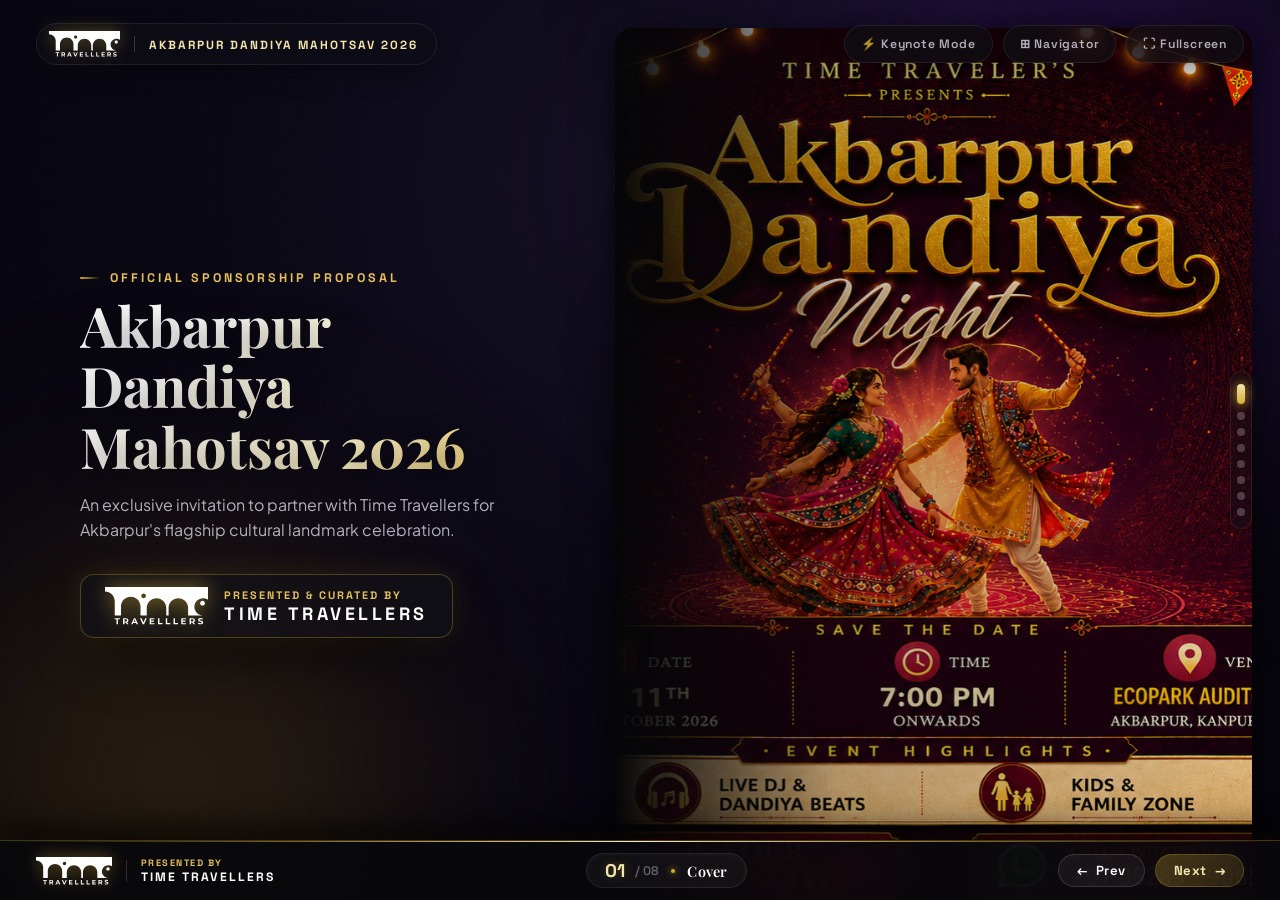
==== commit 1ec36ab3: "Version -01 ready" ====
--- a/index.html
+++ b/index.html
@@ -106,20 +106,22 @@
                 </div>
 
                 <div class="credibility-grid reveal-item">
-                    <!-- Left: Carousel of Past Editions & Run in Rave -->
+                    <!-- Left: Carousel of Past Editions & Run And Rave -->
                     <div class="credibility-carousel">
                         <div class="credibility-track">
+                            <!-- Slide A: Run And Rave -->
                             <div class="credibility-slide active"
-                                style="background-image: url('assets/images/run-in-rave-01.webp'), url('assets/images/dummy-photo-1.png'), url('https://images.unsplash.com/photo-1514525253361-bee871849196?auto=format&fit=crop&q=80&w=1000');">
+                                style="background-image: url('assets/images/run and rave event -1.webp'), url('assets/images/run-in-rave-01.webp'), url('assets/images/dummy-photo-1.png');">
                                 <div class="credibility-overlay"></div>
                                 <div class="credibility-caption">
-                                    <h4>Run In Rave Festival</h4>
-                                    <p>High-energy youth, fitness & music celebration connecting active regional
+                                    <h4>Run And Rave Festival</h4>
+                                    <p>High-energy youth, fitness &amp; music celebration connecting active regional
                                         audiences.</p>
                                 </div>
                             </div>
+                            <!-- Slide B: Anubhav Dance Floor -->
                             <div class="credibility-slide"
-                                style="background-image: url('assets/images/akbarpur-event-01.webp'), url('assets/images/run-in-rave-02.webp'), url('assets/images/dummy-photo-1.png');">
+                                style="background-image: url('assets/images/anubhav with ladies on dance floor.jpeg'), url('assets/images/akbarpur-event-01.webp'), url('assets/images/dummy-photo-1.png');">
                                 <div class="credibility-overlay"></div>
                                 <div class="credibility-caption">
                                     <h4>Akbarpur Community Nights</h4>
@@ -127,6 +129,16 @@
                                     </p>
                                 </div>
                             </div>
+                            <!-- Slide C: Anubhav Award -->
+                            <div class="credibility-slide"
+                                style="background-image: url('assets/images/anubhav recieving awards- 1.jpeg'), url('assets/images/dummy-photo-1.png');">
+                                <div class="credibility-overlay"></div>
+                                <div class="credibility-caption">
+                                    <h4>Industry Excellence Award</h4>
+                                    <p>Recognised for outstanding event production, stage hosting and community impact.</p>
+                                </div>
+                            </div>
+                            <!-- Slide D: Dandiya Mahotsav 2026 -->
                             <div class="credibility-slide"
                                 style="background-image: url('assets/images/upcoming-dandiya-banner.webp'), url('assets/images/dummy-photo-1.png');">
                                 <div class="credibility-overlay"></div>
@@ -560,69 +572,132 @@
                 </div>
             </section>
 
-            <!-- Slide 8: Partnership Plans (Title, Powered By, Associate) -->
-            <section class="slide-item" data-title="Partnership Plans">
-                <div class="reveal-item">
-                    <span class="slide-tag">Partnership Plans</span>
-                </div>
-                <div class="reveal-item">
-                    <h2 class="slide-heading">Choose how your brand leads the night.</h2>
-                </div>
-                <div class="reveal-item">
-                    <p class="slide-description">Structured sponsorship packages designed for maximum brand recall,
-                        executive prestige, and direct consumer conversion.</p>
-                </div>
-
-                <div class="grid-layout-3 reveal-item" style="align-items: center; margin-top: 1.5rem;">
-                    <!-- Title Partner (Lead Tier) -->
-                    <div class="glass-card tier-card-lead">
-                        <span class="tier-badge-pill">Exclusive · 1 Available</span>
-                        <h3 style="font-size: 1.45rem;">Title Partner</h3>
-                        <p style="color: var(--gold-300); font-weight: 700; margin-bottom: 10px; font-size: 0.95rem;">
-                            "Akbarpur Dandiya Mahotsav Presented by [Your Brand]"
-                        </p>
-                        <ul
-                            style="color: var(--text-secondary); font-size: 0.88rem; line-height: 1.8; list-style: none; padding: 0;">
-                            <li>✓ Maximum Center-Stage LED Airtime</li>
-                            <li>✓ Prime 20×20 Experiential Sampling Booth</li>
-                            <li>✓ Celebrity MC Stage Felicitation & Award</li>
-                            <li>✓ Top Branding on 100% Passes & Collaterals</li>
-                            <li>✓ Permanent Official 4K Aftermovie Credits</li>
-                        </ul>
-                    </div>
-
-                    <!-- Powered By Partner -->
-                    <div class="glass-card">
-                        <span class="tier-badge-pill" style="background: rgba(255,255,255,0.15); color:#fff;">Co-Powered
-                            By</span>
-                        <h3 style="font-size: 1.25rem;">Powered By Partner</h3>
-                        <p style="color: var(--text-secondary); font-size: 0.88rem; margin-bottom: 10px;">
-                            High-prominence stage co-branding and active audience engagement.
-                        </p>
-                        <ul
-                            style="color: var(--text-secondary); font-size: 0.85rem; line-height: 1.8; list-style: none; padding: 0;">
-                            <li>✓ Prominent Stage Backdrop Logo Presence</li>
-                            <li>✓ 10×10 Promotional & Sampling Stall</li>
-                            <li>✓ 10 VIP Guest & Family Passes</li>
-                            <li>✓ Pre-Event Social Media & Poster Inclusions</li>
-                        </ul>
-                    </div>
-
-                    <!-- Associate Partner -->
-                    <div class="glass-card">
-                        <span class="tier-badge-pill"
-                            style="background: rgba(255,255,255,0.15); color:#fff;">Supporting</span>
-                        <h3 style="font-size: 1.25rem;">Associate Partner</h3>
-                        <p style="color: var(--text-secondary); font-size: 0.88rem; margin-bottom: 10px;">
-                            Entryway and venue-wide visibility for regional businesses.
-                        </p>
-                        <ul
-                            style="color: var(--text-secondary); font-size: 0.85rem; line-height: 1.8; list-style: none; padding: 0;">
-                            <li>✓ Grand Entry Gate Signage Presence</li>
-                            <li>✓ Selfie Zone Installation Logo Placement</li>
-                            <li>✓ Live MC Stage Shoutouts & Felicitations</li>
-                            <li>✓ Digital Campaign Sponsor Recognition</li>
-                        </ul>
+            <!-- Slide 8: Partnership Opportunity (Powered By Partner - Single Exclusive Tier) -->
+            <section class="slide-item" data-title="Partnership Opportunity">
+                <div class="reveal-item">
+                    <span class="slide-tag">Partnership Opportunity</span>
+                </div>
+                <div class="reveal-item">
+                    <h2 class="slide-heading" style="margin-bottom: 0.3rem;">POWERED BY PARTNER</h2>
+                </div>
+                <div class="reveal-item">
+                    <p class="slide-description">Put your brand at the heart of Akbarpur Dandiya Mahotsav 2026.</p>
+                </div>
+
+                <!-- Single Dominant Exclusive Partnership Panel -->
+                <div class="exclusive-partnership-card reveal-item">
+                    <!-- Top Row: Exclusive Badge, Co-Branding Title & ₹30,000 Investment -->
+                    <div class="partnership-hero-row">
+                        <div class="partnership-positioning-block">
+                            <span class="exclusive-badge">⭐ EXCLUSIVE • 1 AVAILABLE</span>
+                            <div class="positioning-preview-pill">
+                                <span>AKBARPUR DANDIYA MAHOTSAV 2026</span>
+                                <span style="color: var(--text-muted);">•</span>
+                                <span class="positioning-brand-tag">POWERED BY [YOUR BRAND]</span>
+                            </div>
+                        </div>
+
+                        <div class="partnership-price-block">
+                            <span class="price-label">OFFICIAL INVESTMENT</span>
+                            <span class="price-amount">₹30,000</span>
+                            <span class="price-sub">Exclusive Principal Co-Powered Sponsorship</span>
+                        </div>
+                    </div>
+
+                    <!-- Visual Sponsor Journey Flow Track -->
+                    <div class="sponsor-journey-track">
+                        <div class="journey-step">
+                            <span class="journey-step-icon">🚪</span>
+                            <span>MAIN GATE</span>
+                        </div>
+                        <span class="journey-arrow">→</span>
+                        <div class="journey-step">
+                            <span class="journey-step-icon">🎭</span>
+                            <span>STAGE</span>
+                        </div>
+                        <span class="journey-arrow">→</span>
+                        <div class="journey-step">
+                            <span class="journey-step-icon">⚡</span>
+                            <span>LED SCREEN</span>
+                        </div>
+                        <span class="journey-arrow">→</span>
+                        <div class="journey-step">
+                            <span class="journey-step-icon">👥</span>
+                            <span>AUDIENCE</span>
+                        </div>
+                        <span class="journey-arrow">→</span>
+                        <div class="journey-step">
+                            <span class="journey-step-icon">🎪</span>
+                            <span>BRAND ACTIVATION</span>
+                        </div>
+                        <span class="journey-arrow">→</span>
+                        <div class="journey-step">
+                            <span class="journey-step-icon">🏆</span>
+                            <span>FELICITATION</span>
+                        </div>
+                        <span class="journey-arrow">→</span>
+                        <div class="journey-step">
+                            <span class="journey-step-icon">📸</span>
+                            <span>EVENT MOMENTS</span>
+                        </div>
+                    </div>
+
+                    <!-- 3 Structured Human-Readable Benefit Columns -->
+                    <div class="partnership-benefits-grid">
+                        <!-- Section 1: Brand Visibility -->
+                        <div class="benefit-category-column">
+                            <div class="benefit-column-header">
+                                <span>🏛️</span>
+                                <span>Brand Visibility</span>
+                            </div>
+                            <ul class="benefit-items-list">
+                                <li><span class="check-icon">✓</span> <span><strong>Main Entry Gate:</strong> Prominent archway branding</span></li>
+                                <li><span class="check-icon">✓</span> <span><strong>Stage & LED:</strong> Center-stage backdrop logo presence</span></li>
+                                <li><span class="check-icon">✓</span> <span><strong>Shout-Out Banners:</strong> Prime venue-wide placements</span></li>
+                                <li><span class="check-icon">✓</span> <span><strong>Venue Signage:</strong> Selfie zone & entryway recognition</span></li>
+                                <li><span class="check-icon">✓</span> <span><strong>Collaterals:</strong> Top logo on 100% printed & digital passes</span></li>
+                            </ul>
+                        </div>
+
+                        <!-- Section 2: Live Brand Presence -->
+                        <div class="benefit-category-column">
+                            <div class="benefit-column-header">
+                                <span>🎙️</span>
+                                <span>Live Brand Presence</span>
+                            </div>
+                            <ul class="benefit-items-list">
+                                <li><span class="check-icon">✓</span> <span><strong>Celebrity MC Mentions:</strong> Live stage acknowledgments</span></li>
+                                <li><span class="check-icon">✓</span> <span><strong>DJ Shout-Outs:</strong> High-energy brand audio callouts</span></li>
+                                <li><span class="check-icon">✓</span> <span><strong>Peak Moments:</strong> Sponsor recognition during major arti & awards</span></li>
+                                <li><span class="check-icon">✓</span> <span><strong>Felicitation:</strong> On-stage executive memento presentation</span></li>
+                                <li><span class="check-icon">✓</span> <span><strong>Aftermovie:</strong> Permanent sponsor credits in official 4K film</span></li>
+                            </ul>
+                        </div>
+
+                        <!-- Section 3: Audience Engagement -->
+                        <div class="benefit-category-column">
+                            <div class="benefit-column-header">
+                                <span>🎯</span>
+                                <span>Audience Engagement</span>
+                            </div>
+                            <ul class="benefit-items-list">
+                                <li><span class="check-icon">✓</span> <span><strong>Brand Activation:</strong> Dedicated 10×10 experiential sampling stall</span></li>
+                                <li><span class="check-icon">✓</span> <span><strong>Audience Interaction:</strong> Direct connection with 500+ premium guests</span></li>
+                                <li><span class="check-icon">✓</span> <span><strong>Promotion & Sampling:</strong> Direct product / service showcase</span></li>
+                                <li><span class="check-icon">✓</span> <span><strong>Lead Generation:</strong> High-intent customer inquiries on ground</span></li>
+                                <li><span class="check-icon">✓</span> <span><strong>VIP Access:</strong> 10 VIP entry & family passes included</span></li>
+                            </ul>
+                        </div>
+                    </div>
+
+                    <!-- Bottom Impact Closing Statement -->
+                    <div class="partnership-bottom-closing">
+                        <div class="closing-tagline-statement">
+                            <span>ONE PARTNER.</span> ONE NIGHT. <span>A BRAND PRESENCE PEOPLE REMEMBER.</span>
+                        </div>
+                        <div class="closing-rate-badge">
+                            Powered By Partner — ₹30,000
+                        </div>
                     </div>
                 </div>
             </section>
--- a/css/slides.css
+++ b/css/slides.css
@@ -75,13 +75,16 @@
     overflow: hidden;
     background-size: cover;
     background-position: center;
+    margin: 28px 28px 28px 0;
+    border-radius: 18px;
+    box-shadow: 0 8px 40px rgba(0, 0, 0, 0.7);
 }
 
 .split-media-pane::after {
     content: '';
     position: absolute;
     inset: 0;
-    background: linear-gradient(to right, #060608 0%, rgba(6, 6, 8, 0.4) 40%, rgba(6, 6, 8, 0.15) 100%);
+    background: linear-gradient(to right, #060608 0%, rgba(6, 6, 8, 0.25) 35%, rgba(6, 6, 8, 0.08) 100%);
     pointer-events: none;
 }
 
@@ -819,24 +822,246 @@
     color: #FFFFFF;
 }
 
-/* Slide 8: Partnership Tiers */
-.tier-card-lead {
-    border: 2px solid var(--gold-500) !important;
-    background: linear-gradient(135deg, rgba(212, 175, 55, 0.14) 0%, rgba(18, 18, 24, 0.88) 100%) !important;
-    transform: scale(1.03);
-    box-shadow: var(--shadow-gold), 0 20px 50px rgba(0, 0, 0, 0.7);
-}
-
-.tier-badge-pill {
-    display: inline-block;
-    background: linear-gradient(135deg, var(--gold-300) 0%, var(--gold-500) 100%);
-    color: #05040a;
+/* Slide 8: Exclusive Single Partnership Opportunity (Powered By Partner) */
+.exclusive-partnership-card {
+    background: linear-gradient(135deg, rgba(212, 175, 55, 0.08) 0%, rgba(14, 14, 20, 0.95) 100%);
+    border: 1.5px solid rgba(212, 175, 55, 0.45);
+    border-radius: var(--radius-md);
+    padding: 22px 28px;
+    backdrop-filter: var(--glass-blur);
+    box-shadow: var(--shadow-gold), 0 20px 50px rgba(0, 0, 0, 0.8);
+    display: flex;
+    flex-direction: column;
+    gap: 16px;
+    margin-top: 0.8rem;
+    position: relative;
+    overflow: hidden;
+}
+
+.exclusive-partnership-card::before {
+    content: '';
+    position: absolute;
+    top: 0;
+    left: 0;
+    right: 0;
+    height: 2px;
+    background: linear-gradient(90deg, transparent 0%, var(--gold-400) 50%, transparent 100%);
+}
+
+/* Card Top: Positioning & Price Header */
+.partnership-hero-row {
+    display: flex;
+    align-items: center;
+    justify-content: space-between;
+    border-bottom: 1px solid rgba(255, 255, 255, 0.1);
+    padding-bottom: 14px;
+}
+
+.partnership-positioning-block {
+    display: flex;
+    flex-direction: column;
+    gap: 6px;
+}
+
+.exclusive-badge {
+    display: inline-flex;
+    align-items: center;
+    gap: 6px;
+    background: linear-gradient(135deg, var(--gold-400) 0%, var(--gold-500) 100%);
+    color: #060608;
+    font-size: 0.72rem;
+    font-weight: 800;
+    padding: 3px 12px;
+    border-radius: var(--radius-full);
+    letter-spacing: 1.5px;
+    text-transform: uppercase;
+    font-family: 'Space Grotesk', sans-serif;
+    align-self: flex-start;
+}
+
+.positioning-preview-pill {
+    display: inline-flex;
+    align-items: center;
+    gap: 8px;
+    background: rgba(212, 175, 55, 0.1);
+    border: 1px solid var(--gold-hairline);
+    padding: 6px 14px;
+    border-radius: var(--radius-sm);
+    font-family: 'Space Grotesk', sans-serif;
+    font-size: 0.95rem;
+    font-weight: 700;
+    color: #FFFFFF;
+    letter-spacing: 0.5px;
+}
+
+.positioning-brand-tag {
+    color: var(--gold-300);
+    font-weight: 800;
+}
+
+.partnership-price-block {
+    text-align: right;
+    display: flex;
+    flex-direction: column;
+    align-items: flex-end;
+}
+
+.price-label {
     font-size: 0.68rem;
-    font-weight: 800;
-    padding: 4px 10px;
-    border-radius: 20px;
+    font-weight: 700;
+    color: var(--text-secondary);
+    letter-spacing: 2px;
+    text-transform: uppercase;
+    font-family: 'Space Grotesk', sans-serif;
+}
+
+.price-amount {
+    font-family: 'Playfair Display', serif;
+    font-size: 2.8rem;
+    line-height: 1;
+    font-weight: 800;
+    background: linear-gradient(135deg, #FFFFFF 20%, var(--gold-300) 65%, var(--gold-500) 100%);
+    -webkit-background-clip: text;
+    -webkit-text-fill-color: transparent;
+    margin: 2px 0;
+}
+
+.price-sub {
+    font-size: 0.72rem;
+    color: var(--gold-400);
+    font-weight: 600;
+}
+
+/* Sponsor Journey Track */
+.sponsor-journey-track {
+    background: rgba(0, 0, 0, 0.4);
+    border: 1px solid rgba(212, 175, 55, 0.2);
+    border-radius: var(--radius-sm);
+    padding: 8px 16px;
+    display: flex;
+    align-items: center;
+    justify-content: space-between;
+    overflow-x: auto;
+}
+
+.journey-step {
+    display: flex;
+    align-items: center;
+    gap: 6px;
+    font-family: 'Space Grotesk', sans-serif;
+    font-size: 0.74rem;
+    font-weight: 700;
+    color: #FFFFFF;
+    letter-spacing: 0.8px;
+    white-space: nowrap;
+}
+
+.journey-step-icon {
+    color: var(--gold-400);
+    font-size: 0.85rem;
+}
+
+.journey-arrow {
+    color: var(--gold-500);
+    opacity: 0.6;
+    font-size: 0.8rem;
+}
+
+/* 3 Comprehensive Benefit Columns */
+.partnership-benefits-grid {
+    display: grid;
+    grid-template-columns: repeat(3, 1fr);
+    gap: 18px;
+}
+
+.benefit-category-column {
+    background: rgba(18, 18, 24, 0.6);
+    border: 1px solid rgba(255, 255, 255, 0.08);
+    border-radius: var(--radius-sm);
+    padding: 14px 16px;
+    transition: all 0.3s var(--ease-smooth);
+}
+
+.benefit-category-column:hover {
+    border-color: var(--gold-hairline);
+    background: rgba(212, 175, 55, 0.06);
+    transform: translateY(-2px);
+}
+
+.benefit-column-header {
+    display: flex;
+    align-items: center;
+    gap: 8px;
+    font-family: 'Space Grotesk', sans-serif;
+    font-size: 0.86rem;
+    font-weight: 800;
+    color: var(--gold-300);
     letter-spacing: 1px;
+    text-transform: uppercase;
+    border-bottom: 1px solid rgba(212, 175, 55, 0.2);
+    padding-bottom: 8px;
     margin-bottom: 10px;
+}
+
+.benefit-items-list {
+    list-style: none;
+    padding: 0;
+    margin: 0;
+    display: flex;
+    flex-direction: column;
+    gap: 6px;
+}
+
+.benefit-items-list li {
+    font-size: 0.82rem;
+    color: var(--text-secondary);
+    line-height: 1.4;
+    display: flex;
+    align-items: flex-start;
+    gap: 8px;
+}
+
+.benefit-items-list li strong {
+    color: #FFFFFF;
+    font-weight: 600;
+}
+
+.benefit-items-list li .check-icon {
+    color: var(--gold-400);
+    font-size: 0.78rem;
+    flex-shrink: 0;
+    margin-top: 2px;
+}
+
+/* Bottom Closing Statement */
+.partnership-bottom-closing {
+    display: flex;
+    align-items: center;
+    justify-content: space-between;
+    border-top: 1px solid rgba(255, 255, 255, 0.1);
+    padding-top: 12px;
+}
+
+.closing-tagline-statement {
+    font-family: 'Space Grotesk', sans-serif;
+    font-size: 0.84rem;
+    font-weight: 800;
+    letter-spacing: 1.5px;
+    color: #FFFFFF;
     text-transform: uppercase;
-    font-family: 'Space Grotesk', sans-serif;
+}
+
+.closing-tagline-statement span {
+    color: var(--gold-300);
+}
+
+.closing-rate-badge {
+    font-family: 'Space Grotesk', sans-serif;
+    font-size: 0.8rem;
+    font-weight: 700;
+    color: var(--gold-400);
+    background: rgba(212, 175, 55, 0.1);
+    border: 1px solid var(--gold-hairline);
+    padding: 3px 12px;
+    border-radius: var(--radius-full);
 }
--- a/css/animations.css
+++ b/css/animations.css
@@ -16,7 +16,7 @@
 /* Ken Burns Slow Cinematic Zoom for Photography */
 .media-kenburns {
     position: absolute;
-    inset: -10px;
+    inset: -4px;
     background-size: cover;
     background-position: center;
     animation: kenBurnsZoom 18s alternate infinite ease-in-out;
--- a/css/media.css
+++ b/css/media.css
@@ -167,4 +167,22 @@
     .bottom-bar-sep {
         display: none;
     }
+    .partnership-hero-row {
+        flex-direction: column;
+        align-items: flex-start;
+        gap: 12px;
+    }
+    .partnership-price-block {
+        text-align: left;
+        align-items: flex-start;
+    }
+    .partnership-benefits-grid {
+        grid-template-columns: 1fr;
+        gap: 12px;
+    }
+    .partnership-bottom-closing {
+        flex-direction: column;
+        align-items: flex-start;
+        gap: 10px;
+    }
 }
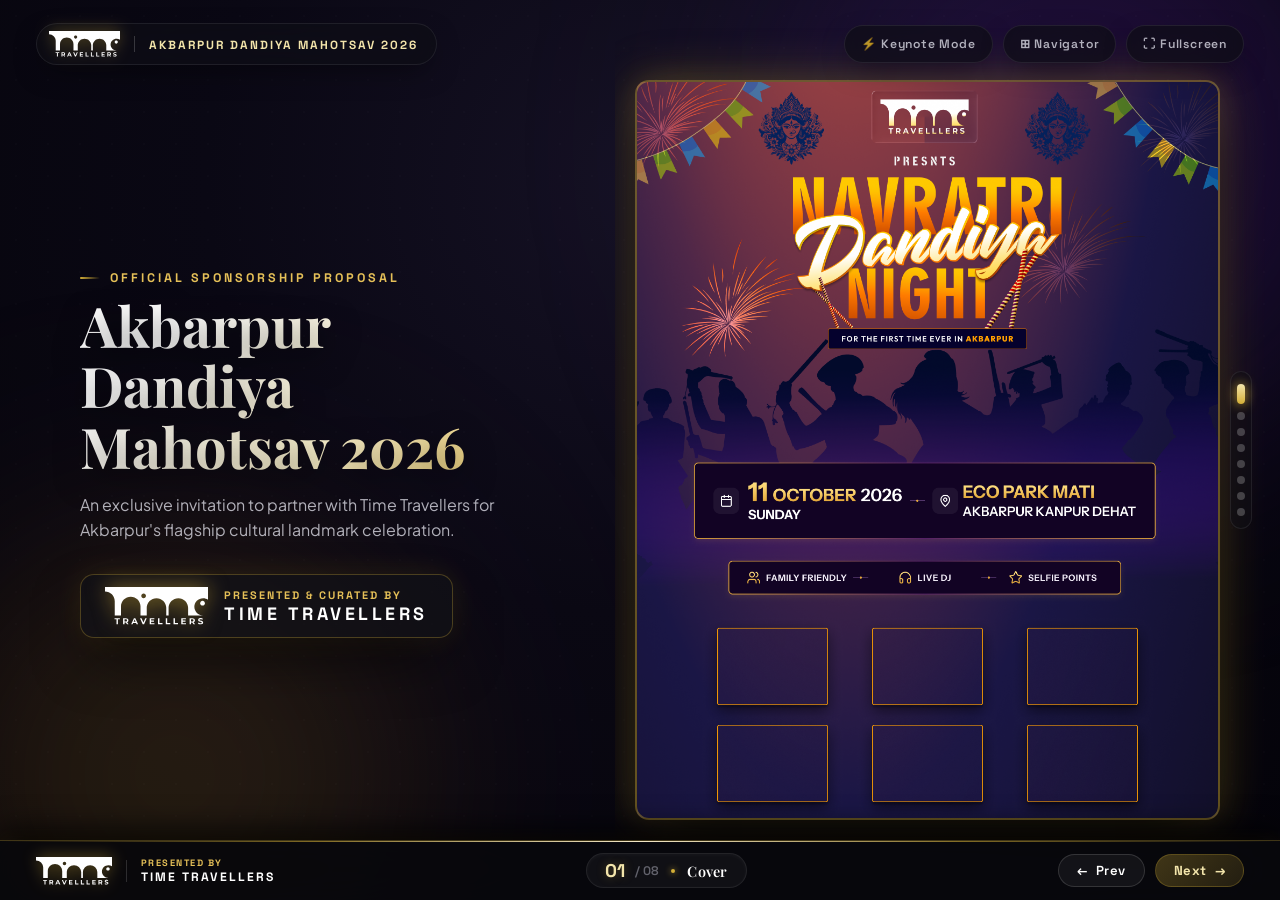
==== commit cc846f87: "changed banner v2" ====
--- a/index.html
+++ b/index.html
@@ -135,12 +135,13 @@
                                 <div class="credibility-overlay"></div>
                                 <div class="credibility-caption">
                                     <h4>Industry Excellence Award</h4>
-                                    <p>Recognised for outstanding event production, stage hosting and community impact.</p>
-                                </div>
-                            </div>
-                            <!-- Slide D: Dandiya Mahotsav 2026 -->
+                                    <p>Recognised for outstanding event production, stage hosting and community impact.
+                                    </p>
+                                </div>
+                            </div>
+                            <!-- Slide D: Dandiya Mahotsav 2026 Banner -->
                             <div class="credibility-slide"
-                                style="background-image: url('assets/images/upcoming-dandiya-banner.webp'), url('assets/images/dummy-photo-1.png');">
+                                style="background-image: url('assets/images/Dandiya main Banner - 1.png');">
                                 <div class="credibility-overlay"></div>
                                 <div class="credibility-caption">
                                     <h4>Dandiya Mahotsav 2026</h4>
@@ -336,7 +337,7 @@
                             style="background-image: url('assets/images/students-youth.webp'), url('assets/images/dummy-photo-1.png'), url('https://images.unsplash.com/photo-1523580494863-6f3031224c94?auto=format&fit=crop&q=80&w=600');">
                         </div>
                         <div class="demographic-body">
-                            <h3>Students & Youth</h3>
+                            <h3>Youth & Influencer</h3>
                             <p>18–28 year old digital natives driving Instagram Reels, stories, fashion trends, and
                                 high-energy social buzz.</p>
                         </div>
@@ -651,11 +652,16 @@
                                 <span>Brand Visibility</span>
                             </div>
                             <ul class="benefit-items-list">
-                                <li><span class="check-icon">✓</span> <span><strong>Main Entry Gate:</strong> Prominent archway branding</span></li>
-                                <li><span class="check-icon">✓</span> <span><strong>Stage & LED:</strong> Center-stage backdrop logo presence</span></li>
-                                <li><span class="check-icon">✓</span> <span><strong>Shout-Out Banners:</strong> Prime venue-wide placements</span></li>
-                                <li><span class="check-icon">✓</span> <span><strong>Venue Signage:</strong> Selfie zone & entryway recognition</span></li>
-                                <li><span class="check-icon">✓</span> <span><strong>Collaterals:</strong> Top logo on 100% printed & digital passes</span></li>
+                                <li><span class="check-icon">✓</span> <span><strong>Main Entry Gate:</strong> Prominent
+                                        archway branding</span></li>
+                                <li><span class="check-icon">✓</span> <span><strong>Stage & LED:</strong> Center-stage
+                                        backdrop logo presence</span></li>
+                                <li><span class="check-icon">✓</span> <span><strong>Shout-Out Banners:</strong> Prime
+                                        venue-wide placements</span></li>
+                                <li><span class="check-icon">✓</span> <span><strong>Venue Signage:</strong> Selfie zone
+                                        & entryway recognition</span></li>
+                                <li><span class="check-icon">✓</span> <span><strong>Collaterals:</strong> Top logo on
+                                        100% printed & digital passes</span></li>
                             </ul>
                         </div>
 
@@ -666,11 +672,16 @@
                                 <span>Live Brand Presence</span>
                             </div>
                             <ul class="benefit-items-list">
-                                <li><span class="check-icon">✓</span> <span><strong>Celebrity MC Mentions:</strong> Live stage acknowledgments</span></li>
-                                <li><span class="check-icon">✓</span> <span><strong>DJ Shout-Outs:</strong> High-energy brand audio callouts</span></li>
-                                <li><span class="check-icon">✓</span> <span><strong>Peak Moments:</strong> Sponsor recognition during major arti & awards</span></li>
-                                <li><span class="check-icon">✓</span> <span><strong>Felicitation:</strong> On-stage executive memento presentation</span></li>
-                                <li><span class="check-icon">✓</span> <span><strong>Aftermovie:</strong> Permanent sponsor credits in official 4K film</span></li>
+                                <li><span class="check-icon">✓</span> <span><strong>Celebrity MC Mentions:</strong> Live
+                                        stage acknowledgments</span></li>
+                                <li><span class="check-icon">✓</span> <span><strong>DJ Shout-Outs:</strong> High-energy
+                                        brand audio callouts</span></li>
+                                <li><span class="check-icon">✓</span> <span><strong>Peak Moments:</strong> Sponsor
+                                        recognition during major arti & awards</span></li>
+                                <li><span class="check-icon">✓</span> <span><strong>Felicitation:</strong> On-stage
+                                        executive memento presentation</span></li>
+                                <li><span class="check-icon">✓</span> <span><strong>Aftermovie:</strong> Permanent
+                                        sponsor credits in official 4K film</span></li>
                             </ul>
                         </div>
 
@@ -681,11 +692,16 @@
                                 <span>Audience Engagement</span>
                             </div>
                             <ul class="benefit-items-list">
-                                <li><span class="check-icon">✓</span> <span><strong>Brand Activation:</strong> Dedicated 10×10 experiential sampling stall</span></li>
-                                <li><span class="check-icon">✓</span> <span><strong>Audience Interaction:</strong> Direct connection with 500+ premium guests</span></li>
-                                <li><span class="check-icon">✓</span> <span><strong>Promotion & Sampling:</strong> Direct product / service showcase</span></li>
-                                <li><span class="check-icon">✓</span> <span><strong>Lead Generation:</strong> High-intent customer inquiries on ground</span></li>
-                                <li><span class="check-icon">✓</span> <span><strong>VIP Access:</strong> 10 VIP entry & family passes included</span></li>
+                                <li><span class="check-icon">✓</span> <span><strong>Brand Activation:</strong> Dedicated
+                                        10×10 experiential sampling stall</span></li>
+                                <li><span class="check-icon">✓</span> <span><strong>Audience Interaction:</strong>
+                                        Direct connection with 500+ premium guests</span></li>
+                                <li><span class="check-icon">✓</span> <span><strong>Promotion & Sampling:</strong>
+                                        Direct product / service showcase</span></li>
+                                <li><span class="check-icon">✓</span> <span><strong>Lead Generation:</strong>
+                                        High-intent customer inquiries on ground</span></li>
+                                <li><span class="check-icon">✓</span> <span><strong>VIP Access:</strong> 10 VIP entry &
+                                        family passes included</span></li>
                             </ul>
                         </div>
                     </div>
--- a/css/slides.css
+++ b/css/slides.css
@@ -72,20 +72,44 @@
 .split-media-pane {
     position: relative;
     height: 100%;
+    display: flex;
+    align-items: center;
+    justify-content: center;
+    padding: 80px 60px 80px 20px;
+    box-sizing: border-box;
     overflow: hidden;
-    background-size: cover;
-    background-position: center;
-    margin: 28px 28px 28px 0;
-    border-radius: 18px;
-    box-shadow: 0 8px 40px rgba(0, 0, 0, 0.7);
 }
 
 .split-media-pane::after {
-    content: '';
-    position: absolute;
-    inset: 0;
-    background: linear-gradient(to right, #060608 0%, rgba(6, 6, 8, 0.25) 35%, rgba(6, 6, 8, 0.08) 100%);
-    pointer-events: none;
+    display: none;
+}
+
+/* Slide 1: Fully contained, unclipped poster card maintaining exact 4:5 aspect ratio */
+.split-media-pane .media-kenburns {
+    position: relative;
+    inset: auto;
+    width: auto;
+    height: 100%;
+    max-height: calc(100vh - 160px);
+    max-width: 100%;
+    aspect-ratio: 1080 / 1350;
+    border-radius: var(--radius-md);
+    border: 2px solid rgba(212, 175, 55, 0.45);
+    background-size: 100% 100%;
+    background-position: center center;
+    background-repeat: no-repeat;
+    box-shadow: var(--shadow-elevated), 0 0 50px rgba(212, 175, 55, 0.28);
+    animation: none;
+    overflow: hidden;
+    min-height: 0;
+    min-width: 0;
+    transition: transform 0.35s var(--ease-smooth), box-shadow 0.35s var(--ease-smooth);
+}
+
+.split-media-pane .media-kenburns:hover {
+    border-color: var(--gold-400);
+    box-shadow: var(--shadow-elevated), 0 0 65px rgba(212, 175, 55, 0.4);
+    transform: scale(1.015);
 }
 
 /* Hero Curator Box (Slide 1) */
@@ -646,26 +670,26 @@
 /* Slide 5: Marketing Timeline & Poster Frame (Large Prominent Sponsor Poster) */
 .marketing-grid {
     display: grid;
-    grid-template-columns: 0.95fr 1.05fr;
-    gap: 32px;
-    margin-top: 0.8rem;
-    align-items: center;
-    max-height: calc(100vh - 200px);
+    grid-template-columns: 0.92fr 1.08fr;
+    gap: 120px;
+    margin-top: -3rem;
+    align-items: center;
+    max-height: calc(100vh - 190px);
 }
 
 .timeline-stack {
     display: flex;
     flex-direction: column;
-    gap: 8px;
+    gap: 10px;
 }
 
 .timeline-item {
     display: flex;
     align-items: flex-start;
-    gap: 12px;
+    gap: 14px;
     background: var(--bg-card);
     border: var(--glass-border);
-    padding: 9px 13px;
+    padding: 11px 15px;
     border-radius: var(--radius-sm);
     transition: all 0.3s var(--ease-smooth);
 }
@@ -677,22 +701,22 @@
 }
 
 .timeline-icon {
-    font-size: 1.15rem;
+    font-size: 1.2rem;
     color: var(--gold-400);
     flex-shrink: 0;
     margin-top: 1px;
 }
 
 .timeline-item strong {
-    font-size: 0.86rem;
+    font-size: 0.9rem;
     color: var(--gold-300);
     display: block;
 }
 
 .timeline-item p {
-    font-size: 0.76rem;
+    font-size: 0.78rem;
     color: var(--text-secondary);
-    line-height: 1.35;
+    line-height: 1.38;
     margin-top: 2px;
 }
 
@@ -703,10 +727,11 @@
     border: 2px solid rgba(212, 175, 55, 0.45);
     background: #000;
     box-shadow: var(--shadow-elevated), 0 0 50px rgba(212, 175, 55, 0.28);
-    height: 480px;
-    max-height: min(64vh, 520px);
+    height: 700px;
+    max-height: min(72vh, 580px);
     width: 100%;
-    max-width: 420px;
+    max-width: 470px;
+    aspect-ratio: 1080 / 1350;
     margin: 0 auto;
     background-size: cover;
     background-position: top center;
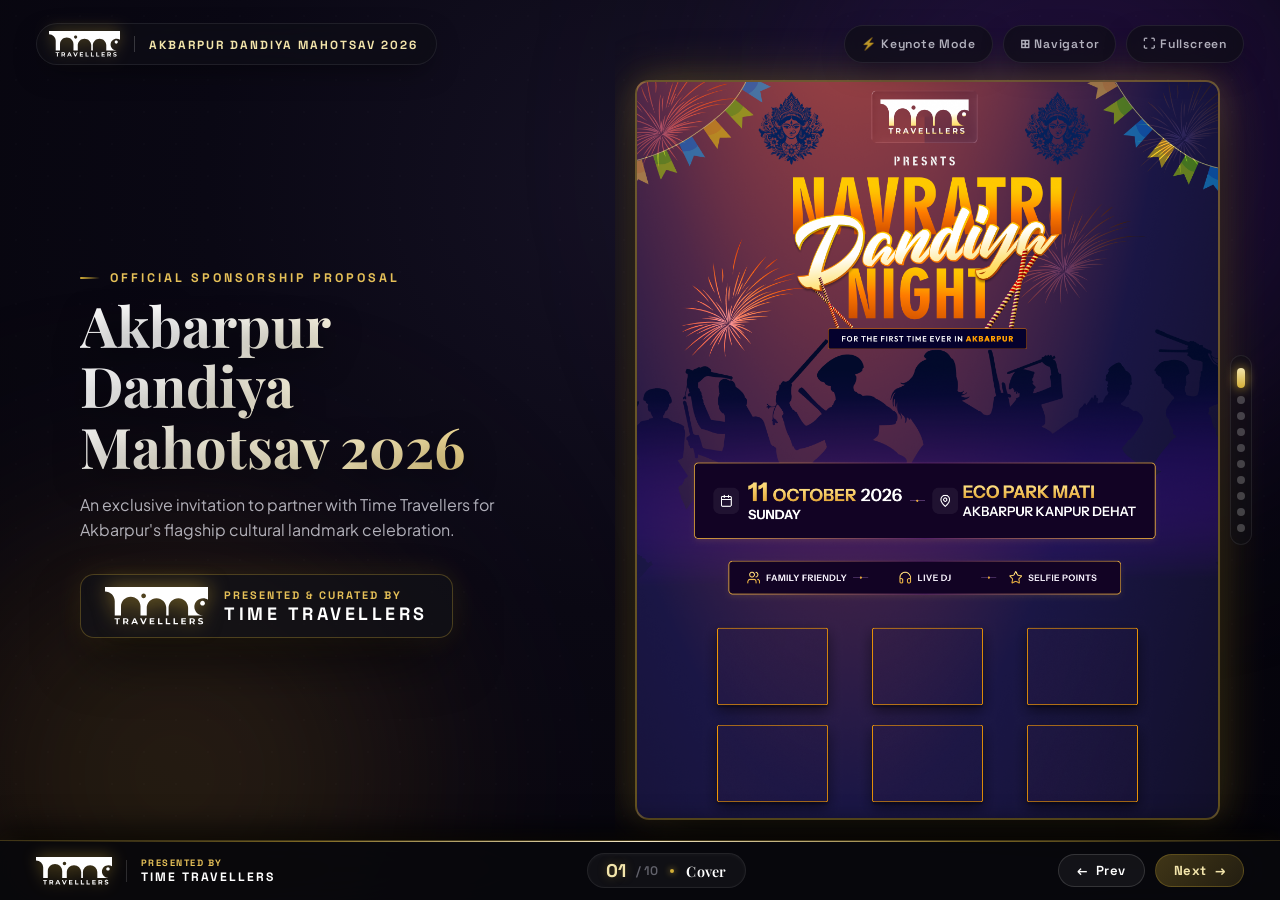
==== commit 0a13a916: "slide 9 and slide 10" ====
--- a/index.html
+++ b/index.html
@@ -98,7 +98,7 @@
                     <span class="slide-tag">Credibility & Track Record</span>
                 </div>
                 <div class="reveal-item">
-                    <h2 class="slide-heading">Proven execution. Unmatched energy.</h2>
+                    <h2 class="slide-heading">We are "Time Travelllers"</h2>
                 </div>
                 <div class="reveal-item">
                     <p class="slide-description">Dandiya is our next landmark celebration — backed by a consistent track
@@ -600,7 +600,7 @@
 
                         <div class="partnership-price-block">
                             <span class="price-label">OFFICIAL INVESTMENT</span>
-                            <span class="price-amount">₹30,000</span>
+                            <span class="price-amount">₹50,000</span>
                             <span class="price-sub">Exclusive Principal Co-Powered Sponsorship</span>
                         </div>
                     </div>
@@ -695,7 +695,7 @@
                                 <li><span class="check-icon">✓</span> <span><strong>Brand Activation:</strong> Dedicated
                                         10×10 experiential sampling stall</span></li>
                                 <li><span class="check-icon">✓</span> <span><strong>Audience Interaction:</strong>
-                                        Direct connection with 500+ premium guests</span></li>
+                                        Direct connection with premium guests</span></li>
                                 <li><span class="check-icon">✓</span> <span><strong>Promotion & Sampling:</strong>
                                         Direct product / service showcase</span></li>
                                 <li><span class="check-icon">✓</span> <span><strong>Lead Generation:</strong>
@@ -713,6 +713,197 @@
                         </div>
                         <div class="closing-rate-badge">
                             Powered By Partner — ₹30,000
+                        </div>
+                    </div>
+                </div>
+            </section>
+
+            <!-- Slide 9: Official Event Partner (₹20,000) -->
+            <section class="slide-item" data-title="Official Event Partner">
+                <div class="reveal-item">
+                    <span class="slide-tag">SPONSORSHIP OPPORTUNITY</span>
+                </div>
+                <div class="reveal-item">
+                    <h2 class="slide-heading" style="margin-bottom: 0.25rem;">OFFICIAL EVENT PARTNER</h2>
+                </div>
+                <div class="reveal-item">
+                    <p class="slide-description">A strong on-ground partnership for brands that want visibility,
+                        audience interaction and a memorable presence at Akbarpur Dandiya Mahotsav 2026.</p>
+                </div>
+
+                <!-- Official Event Partner Main Card -->
+                <div class="partner-tier-card partner-card-official reveal-item">
+                    <!-- Top Hero Row -->
+                    <div class="tier-hero-row">
+                        <div class="tier-hero-left">
+                            <span class="exclusive-badge"
+                                style="background: linear-gradient(135deg, var(--gold-400) 0%, var(--gold-600) 100%); color: #060608;">OFFICIAL
+                                EVENT PARTNER</span>
+                            <div class="tier-positioning-line">
+                                <span class="tier-accent-tag">STRONG VISIBILITY • LIVE ACTIVATION • AUDIENCE
+                                    CONNECTION</span>
+                            </div>
+                        </div>
+
+                        <div class="tier-hero-right">
+                            <span class="price-label">OFFICIAL EVENT PARTNER</span>
+                            <span class="price-amount" style="font-size: 2.6rem;">₹20,000</span>
+                        </div>
+                    </div>
+
+                    <!-- 3 Major Visual Benefit Pillars -->
+                    <div class="tier-pillars-grid">
+                        <div class="tier-pillar-card">
+                            <div class="tier-pillar-header">
+                                <span class="tier-pillar-num">01</span>
+                                <h3 class="tier-pillar-title">BRAND VISIBILITY</h3>
+                            </div>
+                            <p class="tier-pillar-desc">Prominent logo placement across selected event promotional
+                                creatives, posters and designated venue branding.</p>
+                        </div>
+
+                        <div class="tier-pillar-card tier-pillar-card-highlight">
+                            <div class="tier-pillar-header">
+                                <span class="tier-pillar-num">02</span>
+                                <h3 class="tier-pillar-title">LIVE BRAND ACTIVATION</h3>
+                            </div>
+                            <p class="tier-pillar-desc">Dedicated 10 × 10 ft promotional or sampling space for direct
+                                audience engagement.</p>
+                        </div>
+
+                        <div class="tier-pillar-card">
+                            <div class="tier-pillar-header">
+                                <span class="tier-pillar-num">03</span>
+                                <h3 class="tier-pillar-title">AUDIENCE CONNECTION</h3>
+                            </div>
+                            <p class="tier-pillar-desc">Direct interaction through product/service sampling, promotional
+                                material distribution and an optional audience giveaway or engagement moment when the
+                                sponsor provides the giveaway.</p>
+                        </div>
+                    </div>
+
+                    <!-- Compact Included Benefits Section -->
+                    <div class="tier-included-box">
+                        <span class="tier-included-heading">INCLUDED IN THIS PACKAGE:</span>
+                        <div class="tier-included-grid">
+                            <div class="tier-included-item"><span class="check-icon">✓</span> Selected venue branding /
+                                sponsor banner presence</div>
+                            <div class="tier-included-item"><span class="check-icon">✓</span> Event MC acknowledgment
+                            </div>
+                            <div class="tier-included-item"><span class="check-icon">✓</span> Selected pre-event social
+                                media recognition</div>
+                            <div class="tier-included-item"><span class="check-icon">✓</span> Promotional material
+                                distribution</div>
+                            <div class="tier-included-item"><span class="check-icon">✓</span> 10 complimentary event
+                                passes</div>
+                            <div class="tier-included-item"><span class="check-icon">✓</span> Post-event sponsor
+                                appreciation / digital recognition</div>
+                        </div>
+                    </div>
+
+                    <!-- Bottom Footer Row: Ideal For & CTA -->
+                    <div class="tier-footer-row">
+                        <div class="tier-footer-note">
+                            <span>IDEAL FOR:</span> Consumer brands, retailers, restaurants, service businesses,
+                            lifestyle brands and organizations seeking strong local visibility.
+                        </div>
+                        <div class="tier-footer-cta">
+                            <span>PARTNER WITH THE CELEBRATION</span>
+                        </div>
+                    </div>
+                </div>
+            </section>
+
+            <!-- Slide 10: Community Partner (₹10,000) -->
+            <section class="slide-item" data-title="Community Partner">
+                <div class="reveal-item">
+                    <span class="slide-tag">SPONSORSHIP OPPORTUNITY</span>
+                </div>
+                <div class="reveal-item">
+                    <h2 class="slide-heading" style="margin-bottom: 0.25rem;">COMMUNITY PARTNER</h2>
+                </div>
+                <div class="reveal-item">
+                    <p class="slide-description">A focused partnership for local brands that want to be seen, remembered
+                        and connected with the Akbarpur community.</p>
+                </div>
+
+                <!-- Community Partner Main Card -->
+                <div class="partner-tier-card community-tier-card reveal-item">
+                    <!-- Top Hero Row -->
+                    <div class="tier-hero-row">
+                        <div class="tier-hero-left">
+                            <span class="exclusive-badge"
+                                style="background: rgba(212, 175, 55, 0.15); border: 1px solid var(--gold-400); color: var(--gold-300);">COMMUNITY
+                                PARTNER</span>
+                            <div class="tier-positioning-line">
+                                <span class="tier-accent-tag">LOCAL VISIBILITY • COMMUNITY PRESENCE • DIRECT
+                                    ENGAGEMENT</span>
+                            </div>
+                        </div>
+
+                        <div class="tier-hero-right">
+                            <span class="price-label">COMMUNITY PARTNER</span>
+                            <span class="price-amount" style="font-size: 2.6rem;">₹10,000</span>
+                        </div>
+                    </div>
+
+                    <!-- 3 Major Visual Benefit Pillars -->
+                    <div class="tier-pillars-grid">
+                        <div class="tier-pillar-card">
+                            <div class="tier-pillar-header">
+                                <span class="tier-pillar-num">01</span>
+                                <h3 class="tier-pillar-title">LOCAL VISIBILITY</h3>
+                            </div>
+                            <p class="tier-pillar-desc">Logo placement on selected event promotional material and
+                                designated partner branding.</p>
+                        </div>
+
+                        <div class="tier-pillar-card">
+                            <div class="tier-pillar-header">
+                                <span class="tier-pillar-num">02</span>
+                                <h3 class="tier-pillar-title">ON-GROUND PRESENCE</h3>
+                            </div>
+                            <p class="tier-pillar-desc">Compact 6 × 6 ft display or promotional space for approved brand
+                                communication.</p>
+                        </div>
+
+                        <div class="tier-pillar-card">
+                            <div class="tier-pillar-header">
+                                <span class="tier-pillar-num">03</span>
+                                <h3 class="tier-pillar-title">COMMUNITY ENGAGEMENT</h3>
+                            </div>
+                            <p class="tier-pillar-desc">Opportunity to distribute approved flyers, coupons, cards,
+                                offers or promotional material directly to attendees.</p>
+                        </div>
+                    </div>
+
+                    <!-- Compact Included Benefits Section -->
+                    <div class="tier-included-box">
+                        <span class="tier-included-heading">INCLUDED IN THIS PACKAGE:</span>
+                        <div class="tier-included-grid">
+                            <div class="tier-included-item"><span class="check-icon">✓</span> Partner / sponsor banner
+                                presence</div>
+                            <div class="tier-included-item"><span class="check-icon">✓</span> Social media sponsor
+                                recognition</div>
+                            <div class="tier-included-item"><span class="check-icon">✓</span> Event MC acknowledgment
+                            </div>
+                            <div class="tier-included-item"><span class="check-icon">✓</span> Promotional material
+                                distribution</div>
+                            <div class="tier-included-item"><span class="check-icon">✓</span> 5 complimentary event
+                                passes</div>
+                            <div class="tier-included-item"><span class="check-icon">✓</span> Post-event appreciation /
+                                digital recognition</div>
+                        </div>
+                    </div>
+
+                    <!-- Bottom Footer Row: Ideal For & CTA -->
+                    <div class="tier-footer-row">
+                        <div class="tier-footer-note">
+                            <span>IDEAL FOR:</span> Local retailers, restaurants, education providers, service
+                            businesses, lifestyle brands and community-focused organizations.
+                        </div>
+                        <div class="tier-footer-cta">
+                            <span>BE PART OF THE CELEBRATION</span>
                         </div>
                     </div>
                 </div>
@@ -737,7 +928,7 @@
             <div class="nav-strip-center">
                 <div class="nav-strip-slide-info">
                     <span class="nav-strip-num-cur" id="deckNumCur">01</span>
-                    <span class="nav-strip-num-tot" id="deckNumTot">/ 08</span>
+                    <span class="nav-strip-num-tot" id="deckNumTot">/ 10</span>
                     <div class="nav-strip-dot-sep"></div>
                     <span class="nav-strip-cur-title" id="deckCurTitle">Cover</span>
                 </div>
@@ -767,7 +958,7 @@
             <button class="modal-close" id="closeGridModalBtn">✕</button>
             <div class="slide-tag">Presentation Overview</div>
             <h2 style="font-family: 'Playfair Display', serif; font-size: 1.8rem; margin-bottom: 6px; color: #fff;">All
-                Slides (8)</h2>
+                Slides (10)</h2>
             <p style="color: var(--text-secondary); font-size: 0.9rem;">Click any slide card to jump directly to it
                 <span class="key-hint">ESC to close</span>
             </p>
--- a/css/slides.css
+++ b/css/slides.css
@@ -185,7 +185,7 @@
     position: absolute;
     inset: 0;
     opacity: 0;
-    transition: opacity 0.6s var(--ease-cinematic);
+    transition: opacity 0.8s var(--ease-cinematic);
     background-size: cover;
     background-position: center;
     display: flex;
@@ -1089,4 +1089,240 @@
     border: 1px solid var(--gold-hairline);
     padding: 3px 12px;
     border-radius: var(--radius-full);
+}
+
+/* =========================================================
+   Slide 9 & Slide 10: Tiered Partnership Cards (3-Pillar Layout)
+   ========================================================= */
+.partner-tier-card {
+    background: linear-gradient(135deg, rgba(212, 175, 55, 0.06) 0%, rgba(14, 14, 20, 0.96) 100%);
+    border: 1.5px solid rgba(212, 175, 55, 0.35);
+    border-radius: var(--radius-md);
+    padding: 18px 24px;
+    backdrop-filter: var(--glass-blur);
+    box-shadow: var(--shadow-elevated), 0 15px 40px rgba(0, 0, 0, 0.7);
+    display: flex;
+    flex-direction: column;
+    gap: 12px;
+    margin-top: 0.5rem;
+    position: relative;
+    overflow: hidden;
+}
+
+.partner-tier-card::before {
+    content: '';
+    position: absolute;
+    top: 0;
+    left: 0;
+    right: 0;
+    height: 2px;
+    background: linear-gradient(90deg, transparent 0%, var(--gold-400) 50%, transparent 100%);
+}
+
+.partner-card-official {
+    border-color: rgba(212, 175, 55, 0.4);
+    box-shadow: var(--shadow-elevated), 0 0 30px rgba(212, 175, 55, 0.12);
+}
+
+.community-tier-card {
+    border-color: rgba(212, 175, 55, 0.22);
+    background: linear-gradient(135deg, rgba(212, 175, 55, 0.02) 0%, rgba(12, 12, 18, 0.96) 100%);
+    box-shadow: var(--shadow-elevated);
+}
+
+.tier-hero-row {
+    display: flex;
+    align-items: center;
+    justify-content: space-between;
+    border-bottom: 1px solid rgba(255, 255, 255, 0.1);
+    padding-bottom: 10px;
+}
+
+.tier-hero-left {
+    display: flex;
+    flex-direction: column;
+    gap: 5px;
+}
+
+.tier-positioning-line {
+    display: inline-flex;
+    align-items: center;
+    gap: 8px;
+    font-family: 'Space Grotesk', sans-serif;
+    font-size: 0.8rem;
+    font-weight: 700;
+    letter-spacing: 0.8px;
+    text-transform: uppercase;
+}
+
+.tier-accent-tag {
+    color: var(--gold-300);
+    font-weight: 800;
+}
+
+.tier-hero-right {
+    text-align: right;
+    display: flex;
+    flex-direction: column;
+    align-items: flex-end;
+}
+
+/* 3 Major Visual Benefit Pillars */
+.tier-pillars-grid {
+    display: grid;
+    grid-template-columns: repeat(3, 1fr);
+    gap: 12px;
+}
+
+.tier-pillar-card {
+    background: rgba(18, 18, 24, 0.75);
+    border: 1px solid rgba(255, 255, 255, 0.08);
+    border-radius: var(--radius-sm);
+    padding: 12px 14px;
+    display: flex;
+    flex-direction: column;
+    gap: 6px;
+    transition: all 0.3s var(--ease-smooth);
+}
+
+.tier-pillar-card:hover {
+    border-color: var(--gold-hairline);
+    background: rgba(212, 175, 55, 0.06);
+    transform: translateY(-2px);
+}
+
+.tier-pillar-card-highlight {
+    border-color: rgba(212, 175, 55, 0.3);
+    background: linear-gradient(180deg, rgba(212, 175, 55, 0.08) 0%, rgba(18, 18, 24, 0.85) 100%);
+}
+
+.tier-pillar-header {
+    display: flex;
+    align-items: center;
+    gap: 8px;
+}
+
+.tier-pillar-num {
+    font-family: 'Space Grotesk', sans-serif;
+    font-size: 0.7rem;
+    font-weight: 800;
+    color: var(--gold-400);
+    background: rgba(212, 175, 55, 0.14);
+    border: 1px solid var(--gold-hairline);
+    border-radius: 4px;
+    padding: 2px 6px;
+    line-height: 1.2;
+    flex-shrink: 0;
+}
+
+.tier-pillar-title {
+    font-family: 'Space Grotesk', sans-serif;
+    font-size: 0.82rem;
+    font-weight: 800;
+    color: var(--gold-300);
+    letter-spacing: 0.6px;
+    text-transform: uppercase;
+    margin: 0;
+}
+
+.tier-pillar-desc {
+    font-size: 0.78rem;
+    color: var(--text-secondary);
+    line-height: 1.42;
+    margin: 0;
+}
+
+/* Compact Included Benefits Box */
+.tier-included-box {
+    background: rgba(8, 8, 12, 0.65);
+    border: 1px solid rgba(255, 255, 255, 0.06);
+    border-radius: var(--radius-sm);
+    padding: 9px 14px;
+    display: flex;
+    flex-direction: column;
+    gap: 6px;
+}
+
+.tier-included-heading {
+    font-family: 'Space Grotesk', sans-serif;
+    font-size: 0.68rem;
+    font-weight: 800;
+    color: var(--gold-400);
+    letter-spacing: 1.5px;
+    text-transform: uppercase;
+}
+
+.tier-included-grid {
+    display: grid;
+    grid-template-columns: repeat(3, 1fr);
+    gap: 4px 14px;
+}
+
+.tier-included-item {
+    font-size: 0.75rem;
+    color: rgba(240, 240, 250, 0.85);
+    line-height: 1.35;
+    display: flex;
+    align-items: center;
+    gap: 6px;
+}
+
+.tier-included-item .check-icon {
+    color: var(--gold-400);
+    font-size: 0.74rem;
+    flex-shrink: 0;
+}
+
+/* Footer Row: Ideal For & CTA */
+.tier-footer-row {
+    display: flex;
+    align-items: center;
+    justify-content: space-between;
+    border-top: 1px solid rgba(255, 255, 255, 0.1);
+    padding-top: 10px;
+    gap: 20px;
+}
+
+.tier-footer-note {
+    font-size: 0.75rem;
+    color: var(--text-secondary);
+    line-height: 1.38;
+    flex: 1;
+}
+
+.tier-footer-note span {
+    color: var(--gold-300);
+    font-weight: 700;
+    font-family: 'Space Grotesk', sans-serif;
+    letter-spacing: 0.5px;
+}
+
+.tier-footer-cta {
+    font-family: 'Space Grotesk', sans-serif;
+    font-size: 0.74rem;
+    font-weight: 800;
+    color: var(--gold-300);
+    background: rgba(212, 175, 55, 0.12);
+    border: 1px solid var(--gold-hairline);
+    padding: 6px 15px;
+    border-radius: var(--radius-full);
+    letter-spacing: 0.8px;
+    text-transform: uppercase;
+    white-space: nowrap;
+    transition: all 0.3s var(--ease-smooth);
+}
+
+.tier-footer-cta:hover {
+    background: rgba(212, 175, 55, 0.22);
+    border-color: var(--gold-400);
+    color: #FFFFFF;
+}
+
+@media (max-width: 1100px) {
+    .tier-pillars-grid {
+        grid-template-columns: 1fr;
+    }
+    .tier-included-grid {
+        grid-template-columns: repeat(2, 1fr);
+    }
 }
